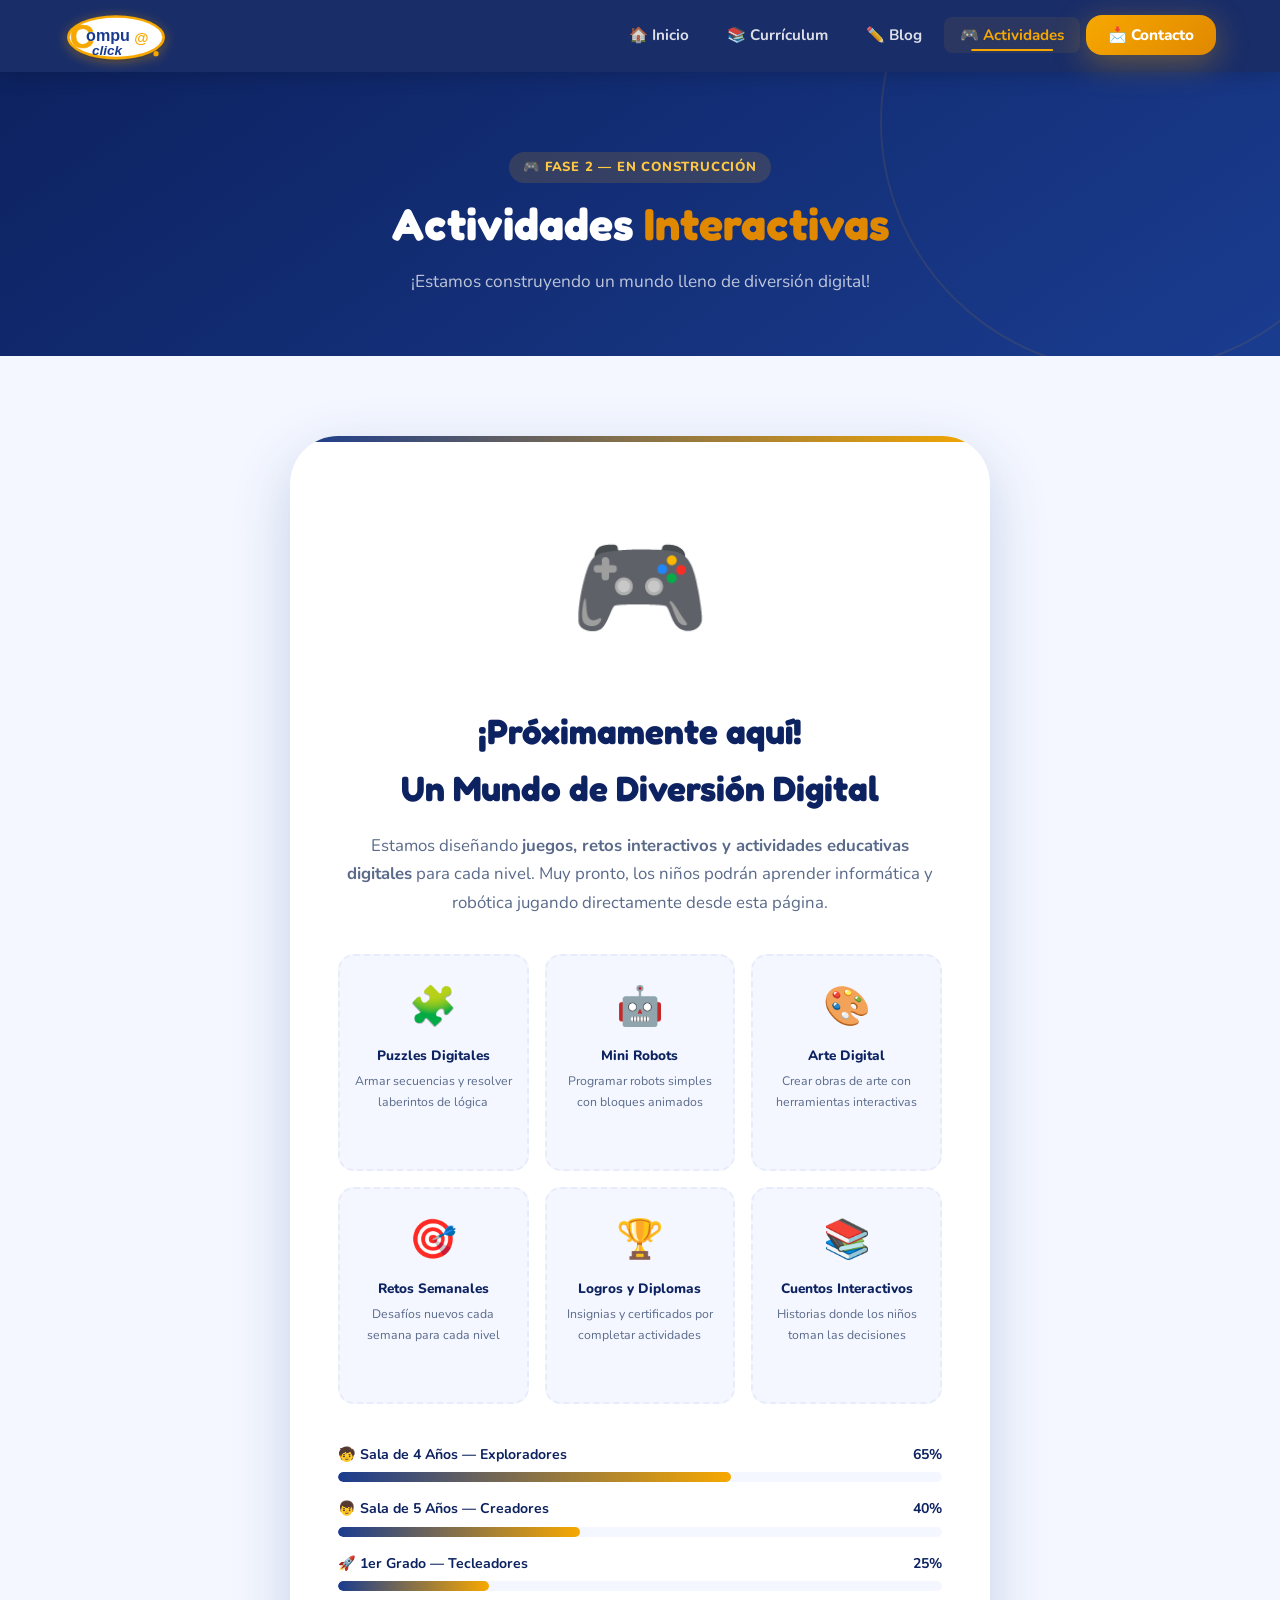
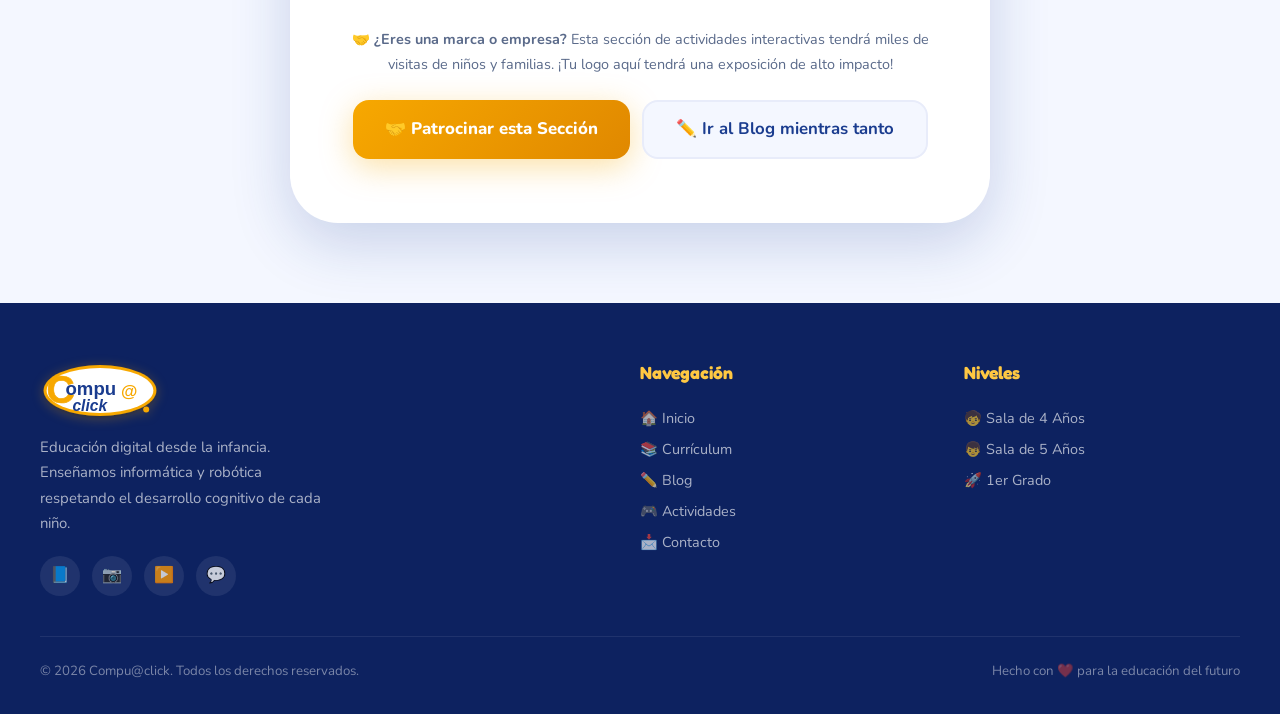
==== actividades.html @ 44ae7ba8 "Initial commit - Compu@click Fase 1" ====
<!DOCTYPE html>
<html lang="es">
<head>
  <meta charset="UTF-8" />
  <meta name="viewport" content="width=device-width, initial-scale=1.0" />
  <title>Actividades Interactivas — Compu@click (Próximamente)</title>
  <meta name="description" content="Muy pronto: juegos y actividades interactivas para que los niños aprendan informática y robótica jugando. Fase 2 de Compu@click." />
  <link rel="icon" href="assets/favicon.ico" type="image/x-icon" />
  <link rel="stylesheet" href="css/styles.css" />
</head>
<body>

  <!-- NAVBAR -->
  <nav class="navbar" role="navigation" aria-label="Navegación principal">
    <div class="navbar-inner">
      <a href="index.html" class="navbar-logo" aria-label="Inicio Compu@click">
        <img src="assets/logo.svg" alt="Logo Compu@click" />
      </a>
      <ul class="nav-links" id="navLinks" role="menubar">
        <li role="none"><a href="index.html" role="menuitem">🏠 Inicio</a></li>
        <li role="none"><a href="curriculum.html" role="menuitem">📚 Currículum</a></li>
        <li role="none"><a href="blog.html" role="menuitem">✏️ Blog</a></li>
        <li role="none"><a href="actividades.html" role="menuitem">🎮 Actividades</a></li>
        <li role="none"><a href="contacto.html" class="nav-cta" role="menuitem">📩 Contacto</a></li>
      </ul>
      <button class="hamburger" id="hamburger" aria-label="Abrir menú">
        <span></span><span></span><span></span>
      </button>
    </div>
  </nav>

  <main class="page-content">

    <!-- PAGE HERO -->
    <section class="page-hero" aria-label="Actividades Interactivas">
      <div class="section-tag">🎮 Fase 2 — En Construcción</div>
      <h1 class="section-title">Actividades <span class="orange">Interactivas</span></h1>
      <p class="section-subtitle">
        ¡Estamos construyendo un mundo lleno de diversión digital!
      </p>
    </section>

    <!-- COMING SOON -->
    <section class="activities-section" aria-label="Próximamente actividades interactivas">
      <div class="coming-soon-card">

        <div class="coming-soon-emoji" aria-hidden="true">🎮</div>

        <h2>¡Próximamente aquí!<br/>Un Mundo de Diversión Digital</h2>

        <p>
          Estamos diseñando <strong>juegos, retos interactivos y actividades educativas digitales</strong> para cada nivel. 
          Muy pronto, los niños podrán aprender informática y robótica jugando directamente desde esta página.
        </p>

        <!-- Actividades teaser -->
        <div class="activities-teaser" aria-label="Vista previa de actividades">
          <div class="teaser-card">
            <div class="t-icon">🧩</div>
            <h5>Puzzles Digitales</h5>
            <p>Armar secuencias y resolver laberintos de lógica</p>
          </div>
          <div class="teaser-card">
            <div class="t-icon">🤖</div>
            <h5>Mini Robots</h5>
            <p>Programar robots simples con bloques animados</p>
          </div>
          <div class="teaser-card">
            <div class="t-icon">🎨</div>
            <h5>Arte Digital</h5>
            <p>Crear obras de arte con herramientas interactivas</p>
          </div>
          <div class="teaser-card">
            <div class="t-icon">🎯</div>
            <h5>Retos Semanales</h5>
            <p>Desafíos nuevos cada semana para cada nivel</p>
          </div>
          <div class="teaser-card">
            <div class="t-icon">🏆</div>
            <h5>Logros y Diplomas</h5>
            <p>Insignias y certificados por completar actividades</p>
          </div>
          <div class="teaser-card">
            <div class="t-icon">📚</div>
            <h5>Cuentos Interactivos</h5>
            <p>Historias donde los niños toman las decisiones</p>
          </div>
        </div>

        <!-- Progress bars -->
        <div class="progress-bars" aria-label="Progreso de desarrollo">
          <div class="progress-item">
            <div class="progress-label">
              <span>🧒 Sala de 4 Años — Exploradores</span>
              <span>65%</span>
            </div>
            <div class="progress-bar-wrap">
              <div class="progress-bar-fill" style="width: 65%;" role="progressbar" aria-valuenow="65" aria-valuemin="0" aria-valuemax="100"></div>
            </div>
          </div>
          <div class="progress-item">
            <div class="progress-label">
              <span>👦 Sala de 5 Años — Creadores</span>
              <span>40%</span>
            </div>
            <div class="progress-bar-wrap">
              <div class="progress-bar-fill" style="width: 40%;" role="progressbar" aria-valuenow="40" aria-valuemin="0" aria-valuemax="100"></div>
            </div>
          </div>
          <div class="progress-item">
            <div class="progress-label">
              <span>🚀 1er Grado — Tecleadores</span>
              <span>25%</span>
            </div>
            <div class="progress-bar-wrap">
              <div class="progress-bar-fill" style="width: 25%;" role="progressbar" aria-valuenow="25" aria-valuemin="0" aria-valuemax="100"></div>
            </div>
          </div>
        </div>

        <p style="font-size: 0.9rem; color: var(--gray-text); margin-bottom: 24px;">
          🤝 <strong>¿Eres una marca o empresa?</strong> Esta sección de actividades interactivas tendrá miles de visitas de niños y familias. 
          ¡Tu logo aquí tendrá una exposición de alto impacto!
        </p>

        <div style="display: flex; gap: 12px; justify-content: center; flex-wrap: wrap;">
          <a href="contacto.html#patrocinio" class="btn-primary" id="cta-patrocinio-act">
            🤝 Patrocinar esta Sección
          </a>
          <a href="blog.html" class="btn-secondary" id="cta-blog-act" style="background: var(--gray-light); color: var(--blue); border: 2px solid var(--gray-mid);">
            ✏️ Ir al Blog mientras tanto
          </a>
        </div>

      </div>
    </section>

  </main>

  <!-- FOOTER -->
  <footer class="footer" role="contentinfo">
    <div class="footer-inner">
      <div class="footer-brand">
        <img src="assets/logo.svg" alt="Logo Compu@click" />
        <p>Educación digital desde la infancia. Enseñamos informática y robótica respetando el desarrollo cognitivo de cada niño.</p>
        <div class="footer-socials">
          <a href="#" class="social-btn" aria-label="Facebook">📘</a>
          <a href="#" class="social-btn" aria-label="Instagram">📷</a>
          <a href="#" class="social-btn" aria-label="YouTube">▶️</a>
          <a href="#" class="social-btn" aria-label="WhatsApp">💬</a>
        </div>
      </div>
      <div class="footer-col">
        <h4>Navegación</h4>
        <a href="index.html">🏠 Inicio</a>
        <a href="curriculum.html">📚 Currículum</a>
        <a href="blog.html">✏️ Blog</a>
        <a href="actividades.html">🎮 Actividades</a>
        <a href="contacto.html">📩 Contacto</a>
      </div>
      <div class="footer-col">
        <h4>Niveles</h4>
        <a href="curriculum.html?nivel=4anos">🧒 Sala de 4 Años</a>
        <a href="curriculum.html?nivel=5anos">👦 Sala de 5 Años</a>
        <a href="curriculum.html?nivel=1grado">🚀 1er Grado</a>
      </div>
    </div>
    <div class="footer-bottom">
      <span>© 2026 Compu@click. Todos los derechos reservados.</span>
      <span>Hecho con ❤️ para la educación del futuro</span>
    </div>
  </footer>

  <script src="js/main.js"></script>
</body>
</html>
---- css/styles.css ----
/* =============================================
   COMPU@CLICK — DESIGN SYSTEM & GLOBAL STYLES
   ============================================= */

@import url('https://fonts.googleapis.com/css2?family=Nunito:wght@400;600;700;800;900&family=Fredoka+One&display=swap');

/* ---- CSS VARIABLES ---- */
:root {
  --blue:        #1A3C8F;
  --blue-dark:   #0D2260;
  --blue-light:  #2D5ED4;
  --orange:      #F7A800;
  --orange-dark: #E08800;
  --orange-light:#FFC842;
  --white:       #FFFFFF;
  --gray-light:  #F4F7FF;
  --gray-mid:    #E8ECFA;
  --gray-text:   #5A6A8A;
  --text-dark:   #0D2260;

  --font-body:   'Nunito', sans-serif;
  --font-display:'Fredoka One', cursive;

  --radius-sm:   8px;
  --radius-md:   16px;
  --radius-lg:   28px;
  --radius-xl:   48px;

  --shadow-sm:   0 2px 12px rgba(26,60,143,0.10);
  --shadow-md:   0 8px 32px rgba(26,60,143,0.16);
  --shadow-lg:   0 20px 60px rgba(26,60,143,0.20);
  --shadow-orange: 0 8px 32px rgba(247,168,0,0.35);
}

/* ---- RESET & BASE ---- */
*, *::before, *::after { box-sizing: border-box; margin: 0; padding: 0; }

html { scroll-behavior: smooth; font-size: 16px; }

body {
  font-family: var(--font-body);
  color: var(--text-dark);
  background: var(--white);
  overflow-x: hidden;
  line-height: 1.6;
}

a { text-decoration: none; color: inherit; }
ul { list-style: none; }
img { max-width: 100%; display: block; }
button { cursor: pointer; border: none; font-family: var(--font-body); }

/* =============================================
   NAVBAR
   ============================================= */
.navbar {
  position: fixed;
  top: 0; left: 0; right: 0;
  z-index: 1000;
  background: rgba(13, 34, 96, 0.95);
  backdrop-filter: blur(12px);
  -webkit-backdrop-filter: blur(12px);
  box-shadow: 0 2px 20px rgba(0,0,0,0.2);
  transition: all 0.3s ease;
}

.navbar-inner {
  max-width: 1200px;
  margin: 0 auto;
  padding: 0 24px;
  height: 72px;
  display: flex;
  align-items: center;
  justify-content: space-between;
  gap: 24px;
}

.navbar-logo {
  display: flex;
  align-items: center;
  gap: 12px;
}

.navbar-logo img {
  height: 52px;
  width: auto;
  filter: drop-shadow(0 2px 6px rgba(247,168,0,0.4));
  transition: transform 0.3s ease;
}
.navbar-logo img:hover { transform: scale(1.05) rotate(-2deg); }

.nav-links {
  display: flex;
  align-items: center;
  gap: 6px;
}

.nav-links a {
  color: rgba(255,255,255,0.85);
  font-weight: 700;
  font-size: 0.95rem;
  padding: 8px 16px;
  border-radius: var(--radius-sm);
  transition: all 0.25s ease;
  position: relative;
}

.nav-links a::after {
  content: '';
  position: absolute;
  bottom: 2px; left: 50%;
  transform: translateX(-50%) scaleX(0);
  width: 60%; height: 2px;
  background: var(--orange);
  border-radius: 2px;
  transition: transform 0.25s ease;
}

.nav-links a:hover,
.nav-links a.active {
  color: var(--orange);
  background: rgba(247,168,0,0.08);
}

.nav-links a:hover::after,
.nav-links a.active::after {
  transform: translateX(-50%) scaleX(1);
}

.nav-cta {
  background: linear-gradient(135deg, var(--orange), var(--orange-dark)) !important;
  color: var(--white) !important;
  border-radius: var(--radius-md) !important;
  box-shadow: var(--shadow-orange);
  padding: 10px 22px !important;
  font-weight: 800 !important;
  transition: all 0.25s ease !important;
}
.nav-cta:hover {
  transform: translateY(-2px) scale(1.04);
  box-shadow: 0 12px 36px rgba(247,168,0,0.5) !important;
}
.nav-cta::after { display: none !important; }

/* Hamburger */
.hamburger {
  display: none;
  flex-direction: column;
  gap: 5px;
  padding: 6px;
  cursor: pointer;
  background: none;
  border: none;
}
.hamburger span {
  display: block;
  width: 26px; height: 3px;
  background: var(--orange);
  border-radius: 2px;
  transition: all 0.3s ease;
}
.hamburger.open span:nth-child(1) { transform: translateY(8px) rotate(45deg); }
.hamburger.open span:nth-child(2) { opacity: 0; }
.hamburger.open span:nth-child(3) { transform: translateY(-8px) rotate(-45deg); }

/* =============================================
   PAGE WRAPPER
   ============================================= */
.page-content { padding-top: 72px; }

/* =============================================
   HERO — HOME
   ============================================= */
.hero {
  min-height: 100vh;
  background:
    radial-gradient(ellipse at 70% 50%, rgba(247,168,0,0.15) 0%, transparent 60%),
    radial-gradient(ellipse at 20% 80%, rgba(45,94,212,0.20) 0%, transparent 50%),
    linear-gradient(145deg, #0D2260 0%, #1A3C8F 45%, #0D2260 100%);
  display: flex;
  align-items: center;
  justify-content: center;
  position: relative;
  overflow: hidden;
}

/* Decorative circles */
.hero::before {
  content: '';
  position: absolute;
  width: 600px; height: 600px;
  border: 2px solid rgba(247,168,0,0.12);
  border-radius: 50%;
  top: -100px; right: -150px;
  animation: rotateSlow 30s linear infinite;
}
.hero::after {
  content: '';
  position: absolute;
  width: 400px; height: 400px;
  border: 2px solid rgba(255,255,255,0.06);
  border-radius: 50%;
  bottom: -80px; left: -100px;
  animation: rotateSlow 20s linear infinite reverse;
}

@keyframes rotateSlow { to { transform: rotate(360deg); } }

.hero-inner {
  max-width: 1200px;
  margin: 0 auto;
  padding: 60px 24px;
  display: grid;
  grid-template-columns: 1fr 1fr;
  gap: 60px;
  align-items: center;
  position: relative;
  z-index: 1;
}

.hero-badge {
  display: inline-flex;
  align-items: center;
  gap: 8px;
  background: rgba(247,168,0,0.15);
  border: 1px solid rgba(247,168,0,0.4);
  color: var(--orange-light);
  font-size: 0.85rem;
  font-weight: 700;
  padding: 6px 16px;
  border-radius: 100px;
  margin-bottom: 20px;
  animation: fadeInUp 0.6s ease both;
}
.hero-badge span { font-size: 1rem; }

.hero-title {
  font-family: var(--font-display);
  font-size: clamp(2.2rem, 4.5vw, 3.6rem);
  color: var(--white);
  line-height: 1.15;
  margin-bottom: 24px;
  animation: fadeInUp 0.7s 0.1s ease both;
}

.hero-title .highlight {
  background: linear-gradient(135deg, var(--orange), var(--orange-light));
  -webkit-background-clip: text;
  -webkit-text-fill-color: transparent;
  background-clip: text;
}

.hero-subtitle {
  font-size: 1.15rem;
  color: rgba(255,255,255,0.78);
  margin-bottom: 36px;
  max-width: 500px;
  animation: fadeInUp 0.7s 0.2s ease both;
}

.hero-buttons {
  display: flex;
  gap: 16px;
  flex-wrap: wrap;
  animation: fadeInUp 0.7s 0.3s ease both;
}

.btn-primary {
  background: linear-gradient(135deg, var(--orange), var(--orange-dark));
  color: var(--white);
  font-size: 1.05rem;
  font-weight: 800;
  padding: 14px 32px;
  border-radius: var(--radius-md);
  box-shadow: var(--shadow-orange);
  transition: all 0.3s ease;
  display: inline-flex;
  align-items: center;
  gap: 8px;
}
.btn-primary:hover {
  transform: translateY(-3px) scale(1.04);
  box-shadow: 0 16px 48px rgba(247,168,0,0.5);
}

.btn-secondary {
  background: rgba(255,255,255,0.1);
  color: var(--white);
  font-size: 1.05rem;
  font-weight: 700;
  padding: 14px 32px;
  border-radius: var(--radius-md);
  border: 1.5px solid rgba(255,255,255,0.25);
  backdrop-filter: blur(4px);
  transition: all 0.3s ease;
  display: inline-flex;
  align-items: center;
  gap: 8px;
}
.btn-secondary:hover {
  background: rgba(255,255,255,0.18);
  transform: translateY(-2px);
}

/* Hero Visual */
.hero-visual {
  display: flex;
  justify-content: center;
  align-items: center;
  animation: fadeInUp 0.8s 0.2s ease both;
  position: relative;
}

.hero-logo-wrap {
  position: relative;
  display: flex;
  justify-content: center;
  align-items: center;
}

.hero-logo-wrap img {
  width: 320px;
  filter: drop-shadow(0 20px 60px rgba(247,168,0,0.5));
  animation: floatAnim 4s ease-in-out infinite;
  border-radius: var(--radius-lg);
}

@keyframes floatAnim {
  0%, 100% { transform: translateY(0px) rotate(-1deg); }
  50%       { transform: translateY(-16px) rotate(1deg); }
}

.hero-float-badge {
  position: absolute;
  background: var(--white);
  border-radius: var(--radius-md);
  padding: 10px 18px;
  box-shadow: var(--shadow-md);
  font-weight: 800;
  font-size: 0.88rem;
  display: flex;
  align-items: center;
  gap: 8px;
  animation: floatAnim 3s ease-in-out infinite;
}
.hero-float-badge:nth-child(2) { top: 10%; right: -10%; color: var(--blue); }
.hero-float-badge:nth-child(3) { bottom: 15%; left: -12%; color: var(--orange-dark); animation-delay: 1.5s; }

/* =============================================
   ABOUT SECTION
   ============================================= */
.about-section {
  padding: 96px 24px;
  background: var(--gray-light);
}

.section-inner {
  max-width: 1200px;
  margin: 0 auto;
}

.section-tag {
  display: inline-flex;
  align-items: center;
  gap: 8px;
  background: rgba(26,60,143,0.08);
  color: var(--blue);
  font-size: 0.82rem;
  font-weight: 800;
  padding: 5px 14px;
  border-radius: 100px;
  letter-spacing: 0.06em;
  text-transform: uppercase;
  margin-bottom: 14px;
}

.section-title {
  font-family: var(--font-display);
  font-size: clamp(1.8rem, 3.5vw, 2.8rem);
  color: var(--blue-dark);
  line-height: 1.2;
  margin-bottom: 16px;
}

.section-title .orange { color: var(--orange-dark); }

.section-subtitle {
  font-size: 1.08rem;
  color: var(--gray-text);
  max-width: 560px;
  margin-bottom: 48px;
  line-height: 1.7;
}

.about-grid {
  display: grid;
  grid-template-columns: 1fr 1fr;
  gap: 40px;
  align-items: center;
}

.about-text p {
  font-size: 1.08rem;
  color: var(--gray-text);
  line-height: 1.8;
  margin-bottom: 20px;
}

.about-stats {
  display: grid;
  grid-template-columns: 1fr 1fr;
  gap: 20px;
  margin-top: 32px;
}

.stat-card {
  background: var(--white);
  border-radius: var(--radius-md);
  padding: 24px 20px;
  text-align: center;
  box-shadow: var(--shadow-sm);
  border-top: 4px solid var(--orange);
  transition: transform 0.3s ease;
}
.stat-card:hover { transform: translateY(-4px); }
.stat-card .num {
  font-family: var(--font-display);
  font-size: 2.4rem;
  color: var(--blue);
  line-height: 1;
}
.stat-card .lbl {
  font-size: 0.85rem;
  color: var(--gray-text);
  font-weight: 700;
  margin-top: 6px;
}

.about-image-wrap {
  position: relative;
  border-radius: var(--radius-lg);
  overflow: hidden;
  box-shadow: var(--shadow-lg);
}

.about-image-placeholder {
  width: 100%;
  aspect-ratio: 4/3;
  background: linear-gradient(135deg, var(--blue), var(--blue-light));
  display: flex;
  flex-direction: column;
  align-items: center;
  justify-content: center;
  gap: 16px;
  color: var(--white);
  font-family: var(--font-display);
  font-size: 5rem;
  border-radius: var(--radius-lg);
}
.about-image-placeholder p {
  font-size: 1.1rem;
  font-weight: 700;
  opacity: 0.9;
}

/* =============================================
   LEVELS — QUICK ACCESS CARDS
   ============================================= */
.levels-section {
  padding: 96px 24px;
  background: var(--white);
  position: relative;
  overflow: hidden;
}

.levels-section::before {
  content: '';
  position: absolute;
  width: 500px; height: 500px;
  background: radial-gradient(circle, rgba(247,168,0,0.08) 0%, transparent 70%);
  top: -100px; right: -100px;
  border-radius: 50%;
  pointer-events: none;
}

.section-header { text-align: center; margin-bottom: 56px; }
.section-header .section-subtitle { margin: 0 auto; }

.levels-grid {
  display: grid;
  grid-template-columns: repeat(3, 1fr);
  gap: 28px;
}

.level-card {
  background: var(--white);
  border-radius: var(--radius-lg);
  padding: 40px 28px;
  text-align: center;
  box-shadow: var(--shadow-md);
  border: 2px solid transparent;
  transition: all 0.35s cubic-bezier(0.34, 1.56, 0.64, 1);
  cursor: pointer;
  position: relative;
  overflow: hidden;
  text-decoration: none;
  display: block;
}

.level-card::before {
  content: '';
  position: absolute;
  top: 0; left: 0; right: 0; bottom: 0;
  background: linear-gradient(145deg, rgba(26,60,143,0.04), rgba(247,168,0,0.06));
  opacity: 0;
  transition: opacity 0.3s ease;
}

.level-card:hover {
  transform: translateY(-10px) scale(1.02);
  border-color: var(--orange);
  box-shadow: var(--shadow-lg), 0 0 0 1px var(--orange-light);
}
.level-card:hover::before { opacity: 1; }

.level-emoji {
  font-size: 4.5rem;
  margin-bottom: 16px;
  display: block;
  filter: drop-shadow(0 4px 8px rgba(0,0,0,0.1));
  transition: transform 0.3s ease;
}
.level-card:hover .level-emoji { transform: scale(1.15) rotate(-5deg); }

.level-tag {
  display: inline-block;
  font-size: 0.75rem;
  font-weight: 800;
  padding: 4px 12px;
  border-radius: 100px;
  margin-bottom: 12px;
  text-transform: uppercase;
  letter-spacing: 0.06em;
}
.level-tag.exploradores { background: #E8F4FD; color: #2980b9; }
.level-tag.creadores    { background: #EDF7ED; color: #27ae60; }
.level-tag.tecleadores  { background: #FFF3E0; color: #E67E22; }

.level-card h3 {
  font-family: var(--font-display);
  font-size: 1.55rem;
  color: var(--blue-dark);
  margin-bottom: 10px;
}

.level-card p {
  font-size: 0.95rem;
  color: var(--gray-text);
  line-height: 1.6;
  margin-bottom: 24px;
}

.level-link {
  display: inline-flex;
  align-items: center;
  gap: 6px;
  background: linear-gradient(135deg, var(--blue), var(--blue-light));
  color: var(--white);
  font-weight: 700;
  font-size: 0.9rem;
  padding: 10px 22px;
  border-radius: var(--radius-md);
  transition: all 0.3s ease;
}
.level-card:hover .level-link {
  background: linear-gradient(135deg, var(--orange), var(--orange-dark));
  transform: scale(1.05);
}

/* =============================================
   SPONSORS SECTION
   ============================================= */
.sponsors-section {
  padding: 72px 24px;
  background: linear-gradient(135deg, var(--blue-dark) 0%, var(--blue) 100%);
  text-align: center;
  position: relative;
  overflow: hidden;
}

.sponsors-section::before {
  content: '';
  position: absolute;
  width: 700px; height: 200px;
  background: rgba(247,168,0,0.05);
  border-radius: 50%;
  top: -60px; left: 50%;
  transform: translateX(-50%);
  pointer-events: none;
}

.sponsors-section .section-tag {
  background: rgba(247,168,0,0.15);
  color: var(--orange-light);
  margin-bottom: 12px;
}

.sponsors-section .section-title { color: var(--white); margin-bottom: 12px; }
.sponsors-section .section-subtitle { color: rgba(255,255,255,0.7); margin: 0 auto 48px; }

.sponsors-grid {
  display: flex;
  justify-content: center;
  align-items: center;
  gap: 24px;
  flex-wrap: wrap;
  margin-bottom: 40px;
}

.sponsor-slot {
  width: 160px; height: 80px;
  background: rgba(255,255,255,0.07);
  border: 2px dashed rgba(255,255,255,0.2);
  border-radius: var(--radius-md);
  display: flex;
  align-items: center;
  justify-content: center;
  font-size: 0.78rem;
  color: rgba(255,255,255,0.4);
  font-weight: 700;
  text-transform: uppercase;
  letter-spacing: 0.05em;
  transition: all 0.3s ease;
}
.sponsor-slot:hover {
  background: rgba(255,255,255,0.12);
  border-color: rgba(247,168,0,0.4);
  color: var(--orange-light);
}

.sponsor-cta {
  display: inline-flex;
  align-items: center;
  gap: 10px;
  background: linear-gradient(135deg, var(--orange), var(--orange-dark));
  color: var(--white);
  font-weight: 800;
  font-size: 1rem;
  padding: 14px 32px;
  border-radius: var(--radius-md);
  box-shadow: var(--shadow-orange);
  transition: all 0.3s ease;
  text-decoration: none;
}
.sponsor-cta:hover {
  transform: translateY(-3px);
  box-shadow: 0 16px 48px rgba(247,168,0,0.5);
}

/* =============================================
   FOOTER
   ============================================= */
.footer {
  background: var(--blue-dark);
  color: rgba(255,255,255,0.8);
  padding: 56px 24px 32px;
}

.footer-inner {
  max-width: 1200px;
  margin: 0 auto;
  display: grid;
  grid-template-columns: 2fr 1fr 1fr;
  gap: 48px;
  margin-bottom: 40px;
}

.footer-brand img {
  height: 60px;
  margin-bottom: 16px;
  filter: drop-shadow(0 2px 6px rgba(247,168,0,0.3));
}

.footer-brand p {
  font-size: 0.93rem;
  line-height: 1.7;
  color: rgba(255,255,255,0.65);
  max-width: 300px;
  margin-bottom: 20px;
}

.footer-socials {
  display: flex;
  gap: 12px;
}

.social-btn {
  width: 40px; height: 40px;
  background: rgba(255,255,255,0.08);
  border-radius: 50%;
  display: flex;
  align-items: center;
  justify-content: center;
  font-size: 1rem;
  color: rgba(255,255,255,0.75);
  transition: all 0.3s ease;
  text-decoration: none;
}
.social-btn:hover {
  background: var(--orange);
  color: var(--white);
  transform: translateY(-3px);
}

.footer-col h4 {
  font-family: var(--font-display);
  font-size: 1.1rem;
  color: var(--orange-light);
  margin-bottom: 16px;
}

.footer-col a {
  display: block;
  color: rgba(255,255,255,0.65);
  font-size: 0.9rem;
  padding: 4px 0;
  transition: color 0.25s ease;
}
.footer-col a:hover { color: var(--orange-light); padding-left: 6px; }

.footer-bottom {
  max-width: 1200px;
  margin: 0 auto;
  padding-top: 24px;
  border-top: 1px solid rgba(255,255,255,0.08);
  display: flex;
  align-items: center;
  justify-content: space-between;
  flex-wrap: wrap;
  gap: 12px;
  font-size: 0.83rem;
  color: rgba(255,255,255,0.45);
}

/* =============================================
   PAGE HERO (subpages)
   ============================================= */
.page-hero {
  background: linear-gradient(145deg, var(--blue-dark) 0%, var(--blue) 100%);
  padding: 80px 24px 60px;
  text-align: center;
  position: relative;
  overflow: hidden;
}
.page-hero::before {
  content: '';
  position: absolute;
  width: 500px; height: 500px;
  border: 2px solid rgba(247,168,0,0.1);
  border-radius: 50%;
  top: -200px; right: -100px;
}
.page-hero .section-tag { background: rgba(247,168,0,0.15); color: var(--orange-light); }
.page-hero .section-title { color: var(--white); max-width: 700px; margin: 0 auto 16px; }
.page-hero .section-subtitle { color: rgba(255,255,255,0.72); margin: 0 auto; max-width: 560px; }

/* =============================================
   CURRICULUM PAGE
   ============================================= */
.curriculum-section { padding: 80px 24px; background: var(--gray-light); }

.tabs-wrapper {
  display: flex;
  gap: 12px;
  justify-content: center;
  flex-wrap: wrap;
  margin-bottom: 48px;
}

.tab-btn {
  display: flex;
  align-items: center;
  gap: 10px;
  padding: 14px 28px;
  border-radius: var(--radius-md);
  font-weight: 800;
  font-size: 1rem;
  border: 2.5px solid transparent;
  background: var(--white);
  color: var(--gray-text);
  box-shadow: var(--shadow-sm);
  transition: all 0.3s ease;
}
.tab-btn:hover {
  border-color: var(--orange);
  color: var(--orange-dark);
  transform: translateY(-2px);
}
.tab-btn.active {
  background: linear-gradient(135deg, var(--blue), var(--blue-light));
  color: var(--white);
  border-color: transparent;
  box-shadow: var(--shadow-md);
  transform: translateY(-2px);
}

.tab-panel { display: none; animation: fadeInUp 0.4s ease; }
.tab-panel.active { display: block; }

.curriculum-layout {
  display: grid;
  grid-template-columns: 1fr 2fr;
  gap: 32px;
}

.curriculum-sidebar {
  background: linear-gradient(145deg, var(--blue-dark), var(--blue));
  border-radius: var(--radius-lg);
  padding: 32px;
  color: var(--white);
  height: fit-content;
  position: sticky;
  top: 90px;
}

.curriculum-sidebar .level-icon { font-size: 4rem; margin-bottom: 16px; }
.curriculum-sidebar h3 {
  font-family: var(--font-display);
  font-size: 1.7rem;
  margin-bottom: 8px;
}
.curriculum-sidebar .age-tag {
  display: inline-block;
  background: rgba(247,168,0,0.2);
  color: var(--orange-light);
  font-size: 0.82rem;
  font-weight: 800;
  padding: 4px 12px;
  border-radius: 100px;
  margin-bottom: 16px;
  text-transform: uppercase;
}
.curriculum-sidebar p {
  font-size: 0.93rem;
  color: rgba(255,255,255,0.75);
  line-height: 1.7;
  margin-bottom: 24px;
}

.competences h4 {
  font-size: 0.82rem;
  text-transform: uppercase;
  letter-spacing: 0.07em;
  color: var(--orange-light);
  margin-bottom: 12px;
  font-weight: 800;
}

.competences ul li {
  display: flex;
  align-items: flex-start;
  gap: 8px;
  font-size: 0.88rem;
  color: rgba(255,255,255,0.8);
  margin-bottom: 10px;
}
.competences ul li::before {
  content: '✓';
  color: var(--orange);
  font-weight: 900;
  flex-shrink: 0;
  margin-top: 1px;
}

.download-btn {
  display: flex;
  align-items: center;
  justify-content: center;
  gap: 10px;
  width: 100%;
  background: linear-gradient(135deg, var(--orange), var(--orange-dark));
  color: var(--white);
  font-weight: 800;
  font-size: 0.95rem;
  padding: 14px 20px;
  border-radius: var(--radius-md);
  margin-top: 28px;
  transition: all 0.3s ease;
  border: none;
  box-shadow: var(--shadow-orange);
}
.download-btn:hover {
  transform: translateY(-3px);
  box-shadow: 0 12px 36px rgba(247,168,0,0.5);
}

.trimestres-grid { display: flex; flex-direction: column; gap: 28px; }

.trimestre-card {
  background: var(--white);
  border-radius: var(--radius-md);
  box-shadow: var(--shadow-sm);
  overflow: hidden;
  transition: box-shadow 0.3s ease;
}
.trimestre-card:hover { box-shadow: var(--shadow-md); }

.trimestre-header {
  background: linear-gradient(135deg, var(--blue), var(--blue-light));
  padding: 18px 24px;
  display: flex;
  align-items: center;
  gap: 16px;
}
.trimestre-header.orange { background: linear-gradient(135deg, var(--orange-dark), var(--orange)); }
.trimestre-header.green  { background: linear-gradient(135deg, #27ae60, #2ecc71); }

.trimestre-num {
  background: rgba(255,255,255,0.2);
  color: var(--white);
  width: 40px; height: 40px;
  border-radius: 50%;
  display: flex;
  align-items: center;
  justify-content: center;
  font-family: var(--font-display);
  font-size: 1.2rem;
  flex-shrink: 0;
}
.trimestre-header h4 {
  color: var(--white);
  font-family: var(--font-display);
  font-size: 1.25rem;
}
.trimestre-header p { color: rgba(255,255,255,0.75); font-size: 0.85rem; }

.trimestre-body { padding: 24px; }

.clase-item {
  display: flex;
  align-items: flex-start;
  gap: 14px;
  padding: 12px 0;
  border-bottom: 1px solid var(--gray-mid);
}
.clase-item:last-child { border-bottom: none; }

.clase-num {
  background: var(--gray-light);
  color: var(--blue);
  width: 32px; height: 32px;
  border-radius: 50%;
  display: flex;
  align-items: center;
  justify-content: center;
  font-size: 0.78rem;
  font-weight: 800;
  flex-shrink: 0;
}

.clase-info h5 {
  font-size: 0.97rem;
  font-weight: 800;
  color: var(--text-dark);
  margin-bottom: 3px;
}
.clase-info p { font-size: 0.84rem; color: var(--gray-text); }

/* =============================================
   BLOG PAGE
   ============================================= */
.blog-section { padding: 80px 24px; background: var(--gray-light); }

.blog-filters {
  display: flex;
  gap: 10px;
  flex-wrap: wrap;
  margin-bottom: 40px;
  justify-content: center;
}

.filter-btn {
  padding: 9px 22px;
  border-radius: 100px;
  font-weight: 700;
  font-size: 0.9rem;
  border: 2px solid var(--gray-mid);
  background: var(--white);
  color: var(--gray-text);
  cursor: pointer;
  transition: all 0.25s ease;
}
.filter-btn:hover, .filter-btn.active {
  background: var(--blue);
  color: var(--white);
  border-color: var(--blue);
}

.blog-grid {
  display: grid;
  grid-template-columns: repeat(auto-fill, minmax(320px, 1fr));
  gap: 28px;
}

.blog-card {
  background: var(--white);
  border-radius: var(--radius-md);
  overflow: hidden;
  box-shadow: var(--shadow-sm);
  transition: all 0.3s ease;
  cursor: pointer;
  text-decoration: none;
  display: block;
}
.blog-card:hover {
  transform: translateY(-6px);
  box-shadow: var(--shadow-md);
}

.blog-card-img {
  height: 200px;
  display: flex;
  align-items: center;
  justify-content: center;
  font-size: 5rem;
  position: relative;
  overflow: hidden;
}
.blog-card-img.cat-1 { background: linear-gradient(135deg, #4facfe 0%, #00f2fe 100%); }
.blog-card-img.cat-2 { background: linear-gradient(135deg, #43e97b 0%, #38f9d7 100%); }
.blog-card-img.cat-3 { background: linear-gradient(135deg, #f093fb 0%, #f5576c 100%); }
.blog-card-img.cat-4 { background: linear-gradient(135deg, #fa709a 0%, #fee140 100%); }

.blog-cat-badge {
  position: absolute;
  top: 14px; left: 14px;
  background: rgba(0,0,0,0.4);
  backdrop-filter: blur(4px);
  color: var(--white);
  font-size: 0.75rem;
  font-weight: 800;
  padding: 4px 12px;
  border-radius: 100px;
  text-transform: uppercase;
  letter-spacing: 0.05em;
}

.blog-card-body { padding: 24px; }
.blog-card-body .meta {
  display: flex;
  align-items: center;
  gap: 12px;
  font-size: 0.8rem;
  color: var(--gray-text);
  margin-bottom: 10px;
}
.blog-card-body h3 {
  font-family: var(--font-display);
  font-size: 1.25rem;
  color: var(--text-dark);
  margin-bottom: 10px;
  line-height: 1.3;
}
.blog-card-body p {
  font-size: 0.9rem;
  color: var(--gray-text);
  line-height: 1.6;
  margin-bottom: 16px;
}
.read-more {
  display: inline-flex;
  align-items: center;
  gap: 6px;
  color: var(--blue);
  font-weight: 700;
  font-size: 0.88rem;
  transition: gap 0.2s ease;
}
.blog-card:hover .read-more { gap: 10px; }

/* Newsletter */
.newsletter-section {
  padding: 72px 24px;
  background: linear-gradient(135deg, var(--blue-dark), var(--blue));
  text-align: center;
}
.newsletter-section .section-title { color: var(--white); margin-bottom: 12px; }
.newsletter-section .section-subtitle { color: rgba(255,255,255,0.72); margin: 0 auto 36px; }

.newsletter-form {
  display: flex;
  gap: 12px;
  justify-content: center;
  flex-wrap: wrap;
  max-width: 500px;
  margin: 0 auto;
}
.newsletter-form input {
  flex: 1;
  min-width: 240px;
  padding: 14px 20px;
  border-radius: var(--radius-md);
  border: 2px solid rgba(255,255,255,0.2);
  background: rgba(255,255,255,0.1);
  backdrop-filter: blur(4px);
  color: var(--white);
  font-family: var(--font-body);
  font-size: 0.97rem;
  outline: none;
  transition: border-color 0.25s ease;
}
.newsletter-form input::placeholder { color: rgba(255,255,255,0.5); }
.newsletter-form input:focus { border-color: var(--orange); }

/* =============================================
   ACTIVITIES PAGE (Coming Soon)
   ============================================= */
.activities-section {
  padding: 80px 24px;
  min-height: 70vh;
  display: flex;
  align-items: center;
  justify-content: center;
  background: var(--gray-light);
}

.coming-soon-card {
  background: var(--white);
  border-radius: var(--radius-xl);
  padding: 64px 48px;
  text-align: center;
  box-shadow: var(--shadow-lg);
  max-width: 700px;
  width: 100%;
  position: relative;
  overflow: hidden;
}
.coming-soon-card::before {
  content: '';
  position: absolute;
  top: 0; left: 0; right: 0; height: 6px;
  background: linear-gradient(90deg, var(--blue), var(--orange), var(--blue));
  background-size: 200% 100%;
  animation: shimmer 3s linear infinite;
}
@keyframes shimmer { to { background-position: 200% 0; } }

.coming-soon-emoji { font-size: 7rem; margin-bottom: 24px; animation: floatAnim 3s ease-in-out infinite; }

.coming-soon-card h2 {
  font-family: var(--font-display);
  font-size: 2.2rem;
  color: var(--blue-dark);
  margin-bottom: 16px;
}
.coming-soon-card p {
  font-size: 1.05rem;
  color: var(--gray-text);
  line-height: 1.7;
  margin-bottom: 36px;
}

.progress-bars { text-align: left; margin-bottom: 36px; }
.progress-item { margin-bottom: 16px; }
.progress-label {
  display: flex;
  justify-content: space-between;
  font-size: 0.88rem;
  font-weight: 700;
  color: var(--text-dark);
  margin-bottom: 6px;
}
.progress-bar-wrap {
  background: var(--gray-light);
  border-radius: 100px;
  height: 10px;
  overflow: hidden;
}
.progress-bar-fill {
  height: 100%;
  border-radius: 100px;
  background: linear-gradient(90deg, var(--blue), var(--orange));
  animation: growWidth 1.5s ease both;
}
@keyframes growWidth { from { width: 0 !important; } }

.activities-teaser {
  display: grid;
  grid-template-columns: repeat(3, 1fr);
  gap: 16px;
  margin-bottom: 40px;
}

.teaser-card {
  background: var(--gray-light);
  border-radius: var(--radius-md);
  padding: 20px 12px;
  text-align: center;
  border: 2px dashed var(--gray-mid);
  transition: all 0.3s ease;
}
.teaser-card:hover {
  border-color: var(--orange);
  background: rgba(247,168,0,0.05);
  transform: translateY(-3px);
}
.teaser-card .t-icon { font-size: 2.4rem; margin-bottom: 8px; }
.teaser-card h5 { font-size: 0.85rem; font-weight: 800; color: var(--blue-dark); }
.teaser-card p  { font-size: 0.77rem; color: var(--gray-text); margin-top: 4px; }

/* =============================================
   CONTACT / ABOUT PAGE
   ============================================= */
.contact-section { padding: 80px 24px; background: var(--gray-light); }

.contact-layout {
  display: grid;
  grid-template-columns: 1fr 1.2fr;
  gap: 48px;
  align-items: start;
}

.profile-card {
  background: var(--white);
  border-radius: var(--radius-lg);
  overflow: hidden;
  box-shadow: var(--shadow-md);
}

.profile-card-header {
  background: linear-gradient(145deg, var(--blue-dark), var(--blue));
  padding: 40px 32px;
  text-align: center;
}

.profile-avatar {
  width: 120px; height: 120px;
  border-radius: 50%;
  background: linear-gradient(135deg, var(--orange), var(--orange-light));
  display: flex;
  align-items: center;
  justify-content: center;
  font-size: 3.5rem;
  margin: 0 auto 16px;
  border: 4px solid rgba(255,255,255,0.3);
  box-shadow: 0 8px 32px rgba(247,168,0,0.4);
}

.profile-card-header h3 {
  font-family: var(--font-display);
  font-size: 1.6rem;
  color: var(--white);
  margin-bottom: 6px;
}
.profile-card-header p {
  font-size: 0.9rem;
  color: rgba(255,255,255,0.7);
  margin-bottom: 20px;
}

.profile-tags {
  display: flex;
  gap: 8px;
  flex-wrap: wrap;
  justify-content: center;
}
.profile-tag {
  background: rgba(247,168,0,0.18);
  color: var(--orange-light);
  font-size: 0.75rem;
  font-weight: 700;
  padding: 4px 12px;
  border-radius: 100px;
  border: 1px solid rgba(247,168,0,0.3);
}

.profile-card-body { padding: 28px 32px; }
.profile-card-body p {
  font-size: 0.95rem;
  color: var(--gray-text);
  line-height: 1.8;
  margin-bottom: 16px;
}

.profile-info-list li {
  display: flex;
  align-items: center;
  gap: 12px;
  padding: 10px 0;
  border-bottom: 1px solid var(--gray-light);
  font-size: 0.9rem;
  color: var(--gray-text);
}
.profile-info-list li .info-icon {
  width: 36px; height: 36px;
  background: var(--gray-light);
  border-radius: 50%;
  display: flex;
  align-items: center;
  justify-content: center;
  font-size: 1.1rem;
  flex-shrink: 0;
}

.contact-form-wrap {
  background: var(--white);
  border-radius: var(--radius-lg);
  padding: 40px 36px;
  box-shadow: var(--shadow-md);
}
.contact-form-wrap h3 {
  font-family: var(--font-display);
  font-size: 1.7rem;
  color: var(--blue-dark);
  margin-bottom: 8px;
}
.contact-form-wrap > p {
  font-size: 0.95rem;
  color: var(--gray-text);
  margin-bottom: 32px;
  line-height: 1.6;
}

.form-group {
  margin-bottom: 20px;
}
.form-row {
  display: grid;
  grid-template-columns: 1fr 1fr;
  gap: 16px;
}
.form-group label {
  display: block;
  font-size: 0.85rem;
  font-weight: 700;
  color: var(--text-dark);
  margin-bottom: 7px;
}
.form-group input,
.form-group select,
.form-group textarea {
  width: 100%;
  padding: 13px 16px;
  border: 2px solid var(--gray-mid);
  border-radius: var(--radius-sm);
  font-family: var(--font-body);
  font-size: 0.95rem;
  color: var(--text-dark);
  background: var(--white);
  transition: border-color 0.25s ease, box-shadow 0.25s ease;
  outline: none;
  resize: vertical;
}
.form-group input:focus,
.form-group select:focus,
.form-group textarea:focus {
  border-color: var(--blue);
  box-shadow: 0 0 0 3px rgba(26,60,143,0.1);
}
.form-group textarea { min-height: 140px; }

.submit-btn {
  width: 100%;
  background: linear-gradient(135deg, var(--blue), var(--blue-light));
  color: var(--white);
  font-weight: 800;
  font-size: 1.05rem;
  padding: 16px;
  border-radius: var(--radius-md);
  border: none;
  cursor: pointer;
  display: flex;
  align-items: center;
  justify-content: center;
  gap: 10px;
  transition: all 0.3s ease;
  box-shadow: var(--shadow-md);
}
.submit-btn:hover {
  transform: translateY(-3px);
  box-shadow: var(--shadow-lg);
  background: linear-gradient(135deg, var(--orange), var(--orange-dark));
}

/* Success message */
.form-success {
  display: none;
  text-align: center;
  padding: 28px;
  background: linear-gradient(135deg, rgba(39,174,96,0.08), rgba(46,204,113,0.12));
  border: 2px solid rgba(39,174,96,0.3);
  border-radius: var(--radius-md);
  margin-top: 16px;
}
.form-success.show { display: block; animation: fadeInUp 0.4s ease; }
.form-success .success-icon { font-size: 3rem; margin-bottom: 12px; }
.form-success h4 { color: #27ae60; font-size: 1.2rem; margin-bottom: 6px; }
.form-success p { color: var(--gray-text); font-size: 0.9rem; }

/* =============================================
   ANIMATIONS
   ============================================= */
@keyframes fadeInUp {
  from { opacity: 0; transform: translateY(24px); }
  to   { opacity: 1; transform: translateY(0); }
}

.reveal {
  opacity: 0;
  transform: translateY(32px);
  transition: opacity 0.6s ease, transform 0.6s ease;
}
.reveal.visible {
  opacity: 1;
  transform: translateY(0);
}
.reveal-delay-1 { transition-delay: 0.1s; }
.reveal-delay-2 { transition-delay: 0.2s; }
.reveal-delay-3 { transition-delay: 0.3s; }

/* =============================================
   UTILITIES
   ============================================= */
.text-center { text-align: center; }
.mt-8  { margin-top: 8px; }
.mt-16 { margin-top: 16px; }
.mt-24 { margin-top: 24px; }
.mt-32 { margin-top: 32px; }

/* =============================================
   RESPONSIVE
   ============================================= */
@media (max-width: 1024px) {
  .hero-inner { grid-template-columns: 1fr; text-align: center; }
  .hero-visual { order: -1; }
  .hero-logo-wrap img { width: 240px; }
  .hero-float-badge:nth-child(2) { right: 5%; }
  .hero-float-badge:nth-child(3) { left: 5%; }
  .hero-subtitle, .hero-buttons { margin-left: auto; margin-right: auto; }
  .hero-buttons { justify-content: center; }
  .about-grid  { grid-template-columns: 1fr; }
  .levels-grid { grid-template-columns: repeat(auto-fill, minmax(260px, 1fr)); }
  .footer-inner { grid-template-columns: 1fr 1fr; }
  .footer-inner > div:first-child { grid-column: 1 / -1; }
  .curriculum-layout { grid-template-columns: 1fr; }
  .curriculum-sidebar { position: static; }
  .contact-layout { grid-template-columns: 1fr; }
}

@media (max-width: 768px) {
  .nav-links { display: none; position: absolute; top: 72px; left: 0; right: 0; background: rgba(13,34,96,0.98); flex-direction: column; padding: 20px 24px 24px; gap: 4px; }
  .nav-links.open { display: flex; animation: fadeInUp 0.25s ease; }
  .hamburger { display: flex; }
  .levels-grid { grid-template-columns: 1fr; max-width: 420px; margin: 0 auto; }
  .footer-inner { grid-template-columns: 1fr; }
  .activities-teaser { grid-template-columns: 1fr; max-width: 280px; margin: 0 auto 40px; }
  .tabs-wrapper { flex-direction: column; align-items: center; }
  .form-row { grid-template-columns: 1fr; }
  .coming-soon-card { padding: 40px 24px; }
  .about-stats { grid-template-columns: 1fr 1fr; }
}

@media (max-width: 480px) {
  .hero-title { font-size: 2rem; }
  .hero-logo-wrap img { width: 200px; }
  .hero-float-badge { display: none; }
}
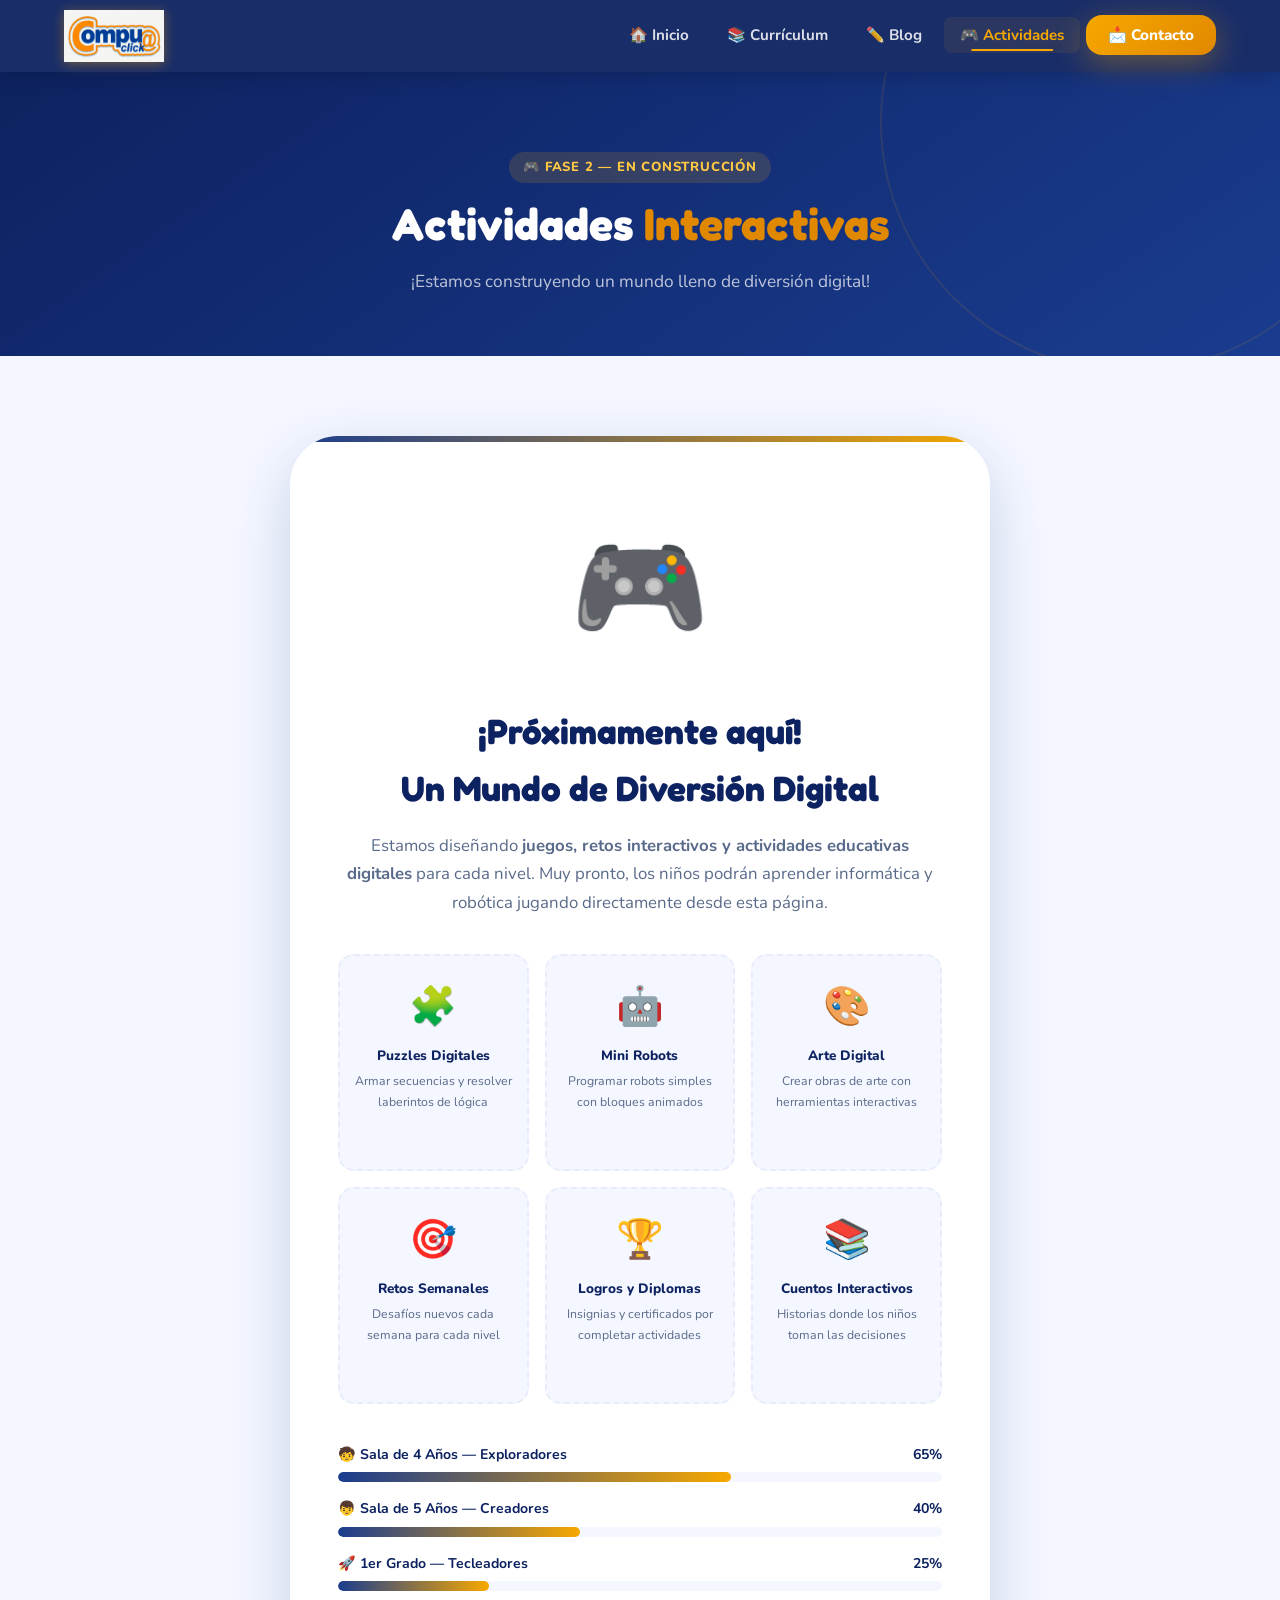
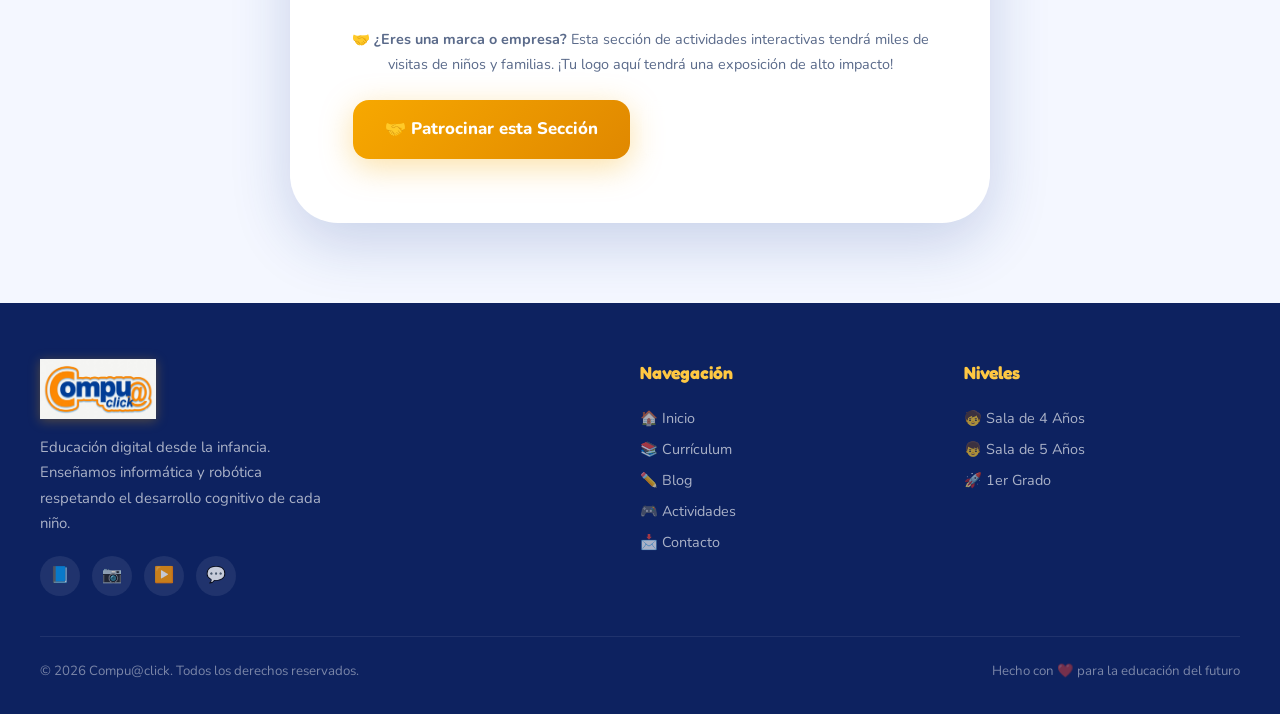
==== commit b473e32a: "Cambio de logo temporal SVG a logo real PNG" ====
--- a/actividades.html
+++ b/actividades.html
@@ -14,7 +14,7 @@
   <nav class="navbar" role="navigation" aria-label="Navegación principal">
     <div class="navbar-inner">
       <a href="index.html" class="navbar-logo" aria-label="Inicio Compu@click">
-        <img src="assets/logo.svg" alt="Logo Compu@click" />
+        <img src="assets/logo.png" alt="Logo Compu@click" />
       </a>
       <ul class="nav-links" id="navLinks" role="menubar">
         <li role="none"><a href="index.html" role="menuitem">🏠 Inicio</a></li>
@@ -141,7 +141,7 @@
   <footer class="footer" role="contentinfo">
     <div class="footer-inner">
       <div class="footer-brand">
-        <img src="assets/logo.svg" alt="Logo Compu@click" />
+        <img src="assets/logo.png" alt="Logo Compu@click" />
         <p>Educación digital desde la infancia. Enseñamos informática y robótica respetando el desarrollo cognitivo de cada niño.</p>
         <div class="footer-socials">
           <a href="#" class="social-btn" aria-label="Facebook">📘</a>
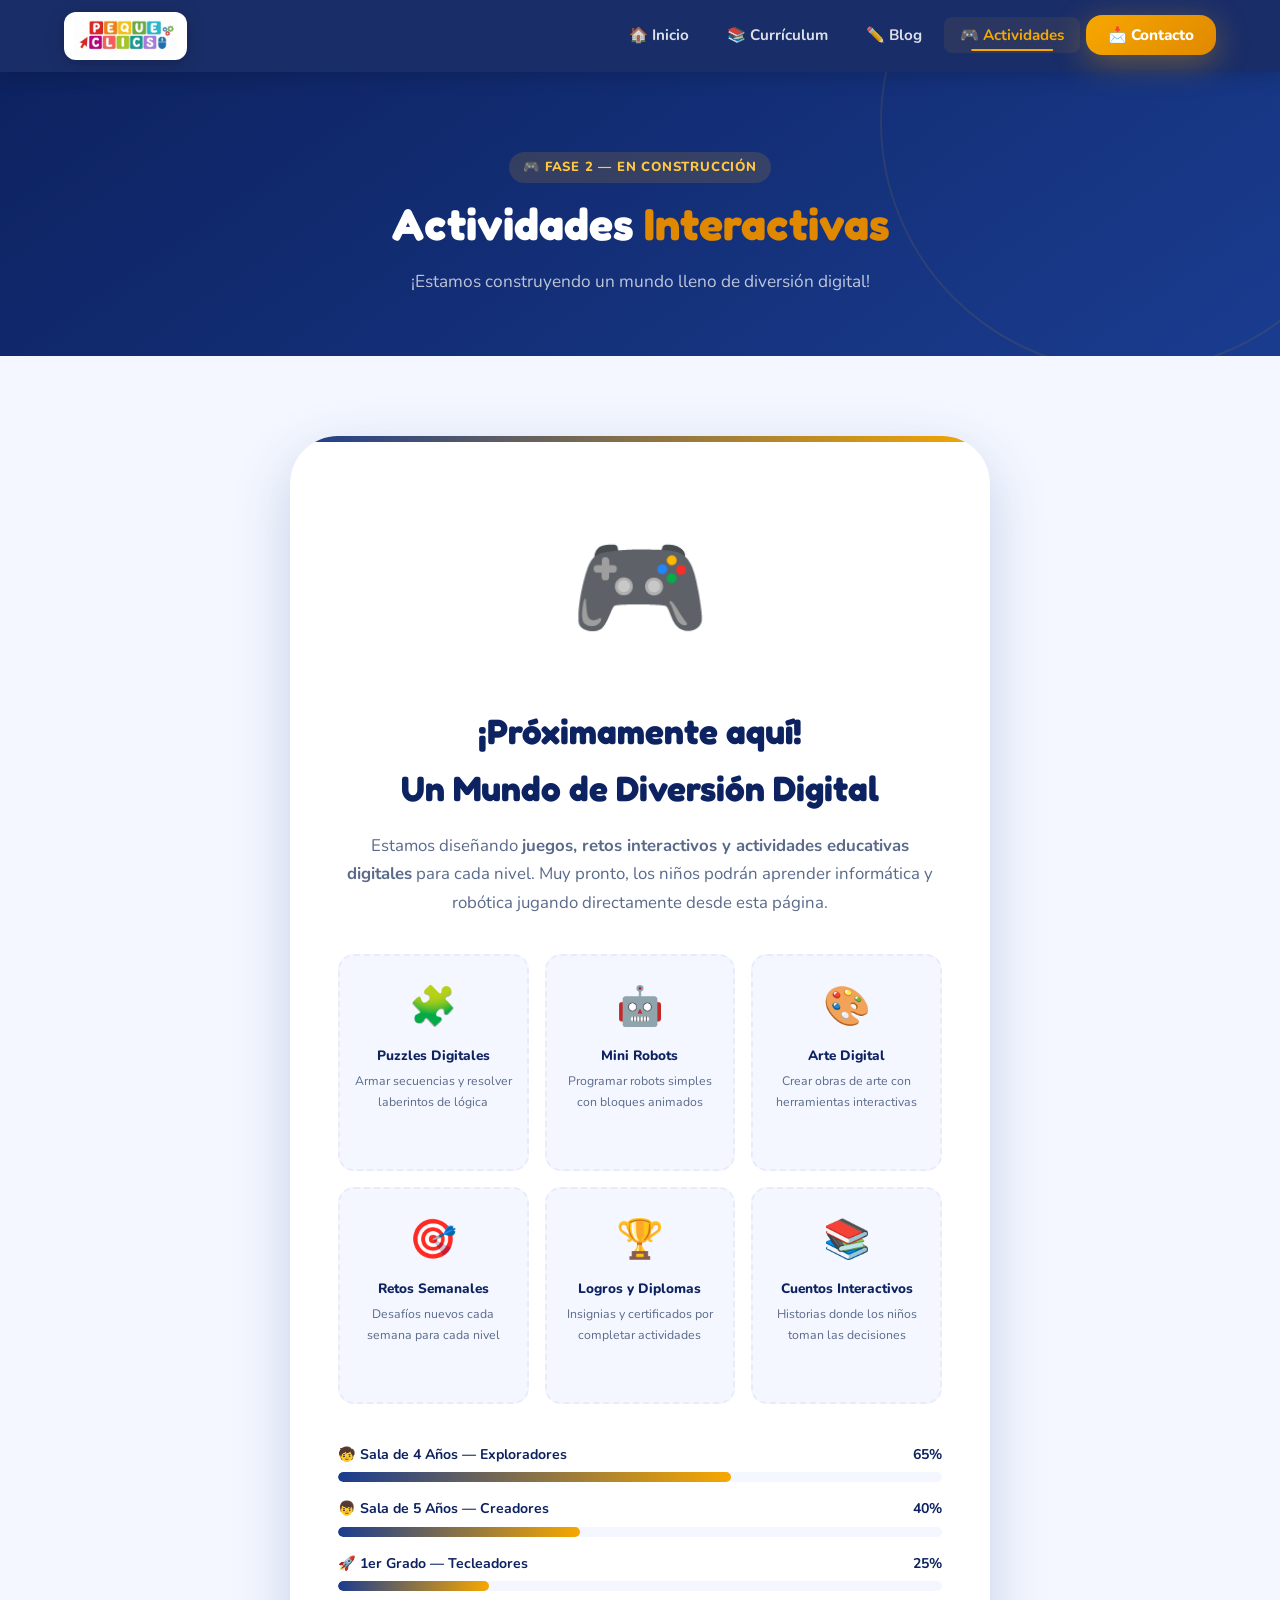
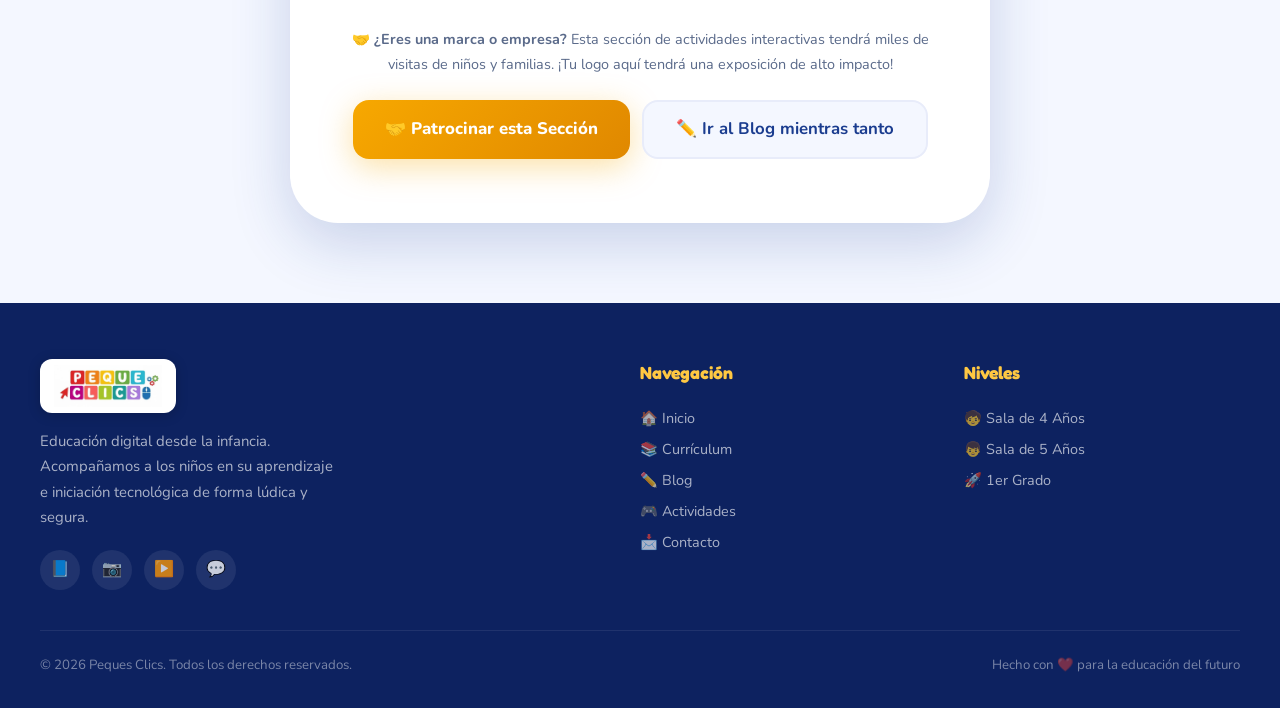
==== commit 1246dc8f: "Actualizar identidad a Peques Clics, nuevo logo y textos hero" ====
--- a/actividades.html
+++ b/actividades.html
@@ -3,8 +3,8 @@
 <head>
   <meta charset="UTF-8" />
   <meta name="viewport" content="width=device-width, initial-scale=1.0" />
-  <title>Actividades Interactivas — Compu@click (Próximamente)</title>
-  <meta name="description" content="Muy pronto: juegos y actividades interactivas para que los niños aprendan informática y robótica jugando. Fase 2 de Compu@click." />
+  <title>Actividades Interactivas — Peques Clics (Próximamente)</title>
+  <meta name="description" content="Muy pronto: juegos y actividades interactivas para que los niños aprendan informática y clics jugando. Fase 2 de Peques Clics." />
   <link rel="icon" href="assets/favicon.ico" type="image/x-icon" />
   <link rel="stylesheet" href="css/styles.css" />
 </head>
@@ -13,8 +13,8 @@
   <!-- NAVBAR -->
   <nav class="navbar" role="navigation" aria-label="Navegación principal">
     <div class="navbar-inner">
-      <a href="index.html" class="navbar-logo" aria-label="Inicio Compu@click">
-        <img src="assets/logo.png" alt="Logo Compu@click" />
+      <a href="index.html" class="navbar-logo" aria-label="Inicio Peques Clics">
+        <img src="assets/logo.png" alt="Logo Peques Clics" />
       </a>
       <ul class="nav-links" id="navLinks" role="menubar">
         <li role="none"><a href="index.html" role="menuitem">🏠 Inicio</a></li>
@@ -141,8 +141,8 @@
   <footer class="footer" role="contentinfo">
     <div class="footer-inner">
       <div class="footer-brand">
-        <img src="assets/logo.png" alt="Logo Compu@click" />
-        <p>Educación digital desde la infancia. Enseñamos informática y robótica respetando el desarrollo cognitivo de cada niño.</p>
+        <img src="assets/logo.png" alt="Logo Peques Clics" />
+        <p>Educación digital desde la infancia. Acompañamos a los niños en su aprendizaje e iniciación tecnológica de forma lúdica y segura.</p>
         <div class="footer-socials">
           <a href="#" class="social-btn" aria-label="Facebook">📘</a>
           <a href="#" class="social-btn" aria-label="Instagram">📷</a>
@@ -166,7 +166,7 @@
       </div>
     </div>
     <div class="footer-bottom">
-      <span>© 2026 Compu@click. Todos los derechos reservados.</span>
+      <span>© 2026 Peques Clics. Todos los derechos reservados.</span>
       <span>Hecho con ❤️ para la educación del futuro</span>
     </div>
   </footer>
--- a/css/styles.css
+++ b/css/styles.css
@@ -82,9 +82,12 @@
 }
 
 .navbar-logo img {
-  height: 52px;
+  height: 48px;
   width: auto;
-  filter: drop-shadow(0 2px 6px rgba(247,168,0,0.4));
+  background: #ffffff;
+  padding: 4px 10px;
+  border-radius: 12px;
+  filter: drop-shadow(0 2px 8px rgba(0,0,0,0.25));
   transition: transform 0.3s ease;
 }
 .navbar-logo img:hover { transform: scale(1.05) rotate(-2deg); }
@@ -319,7 +322,7 @@
 }
 
 .hero-logo-wrap img {
-  width: 320px;
+  width: 450px;
   filter: drop-shadow(0 20px 60px rgba(247,168,0,0.5));
   animation: floatAnim 4s ease-in-out infinite;
   border-radius: var(--radius-lg);
@@ -676,9 +679,13 @@
 }
 
 .footer-brand img {
-  height: 60px;
+  height: 54px;
+  width: auto;
+  background: #ffffff;
+  padding: 6px 14px;
+  border-radius: 12px;
   margin-bottom: 16px;
-  filter: drop-shadow(0 2px 6px rgba(247,168,0,0.3));
+  filter: drop-shadow(0 2px 6px rgba(0,0,0,0.2));
 }
 
 .footer-brand p {
@@ -1433,7 +1440,7 @@
 @media (max-width: 1024px) {
   .hero-inner { grid-template-columns: 1fr; text-align: center; }
   .hero-visual { order: -1; }
-  .hero-logo-wrap img { width: 240px; }
+  .hero-logo-wrap img { width: 360px; }
   .hero-float-badge:nth-child(2) { right: 5%; }
   .hero-float-badge:nth-child(3) { left: 5%; }
   .hero-subtitle, .hero-buttons { margin-left: auto; margin-right: auto; }
@@ -1462,6 +1469,6 @@
 
 @media (max-width: 480px) {
   .hero-title { font-size: 2rem; }
-  .hero-logo-wrap img { width: 200px; }
+  .hero-logo-wrap img { width: 280px; }
   .hero-float-badge { display: none; }
 }
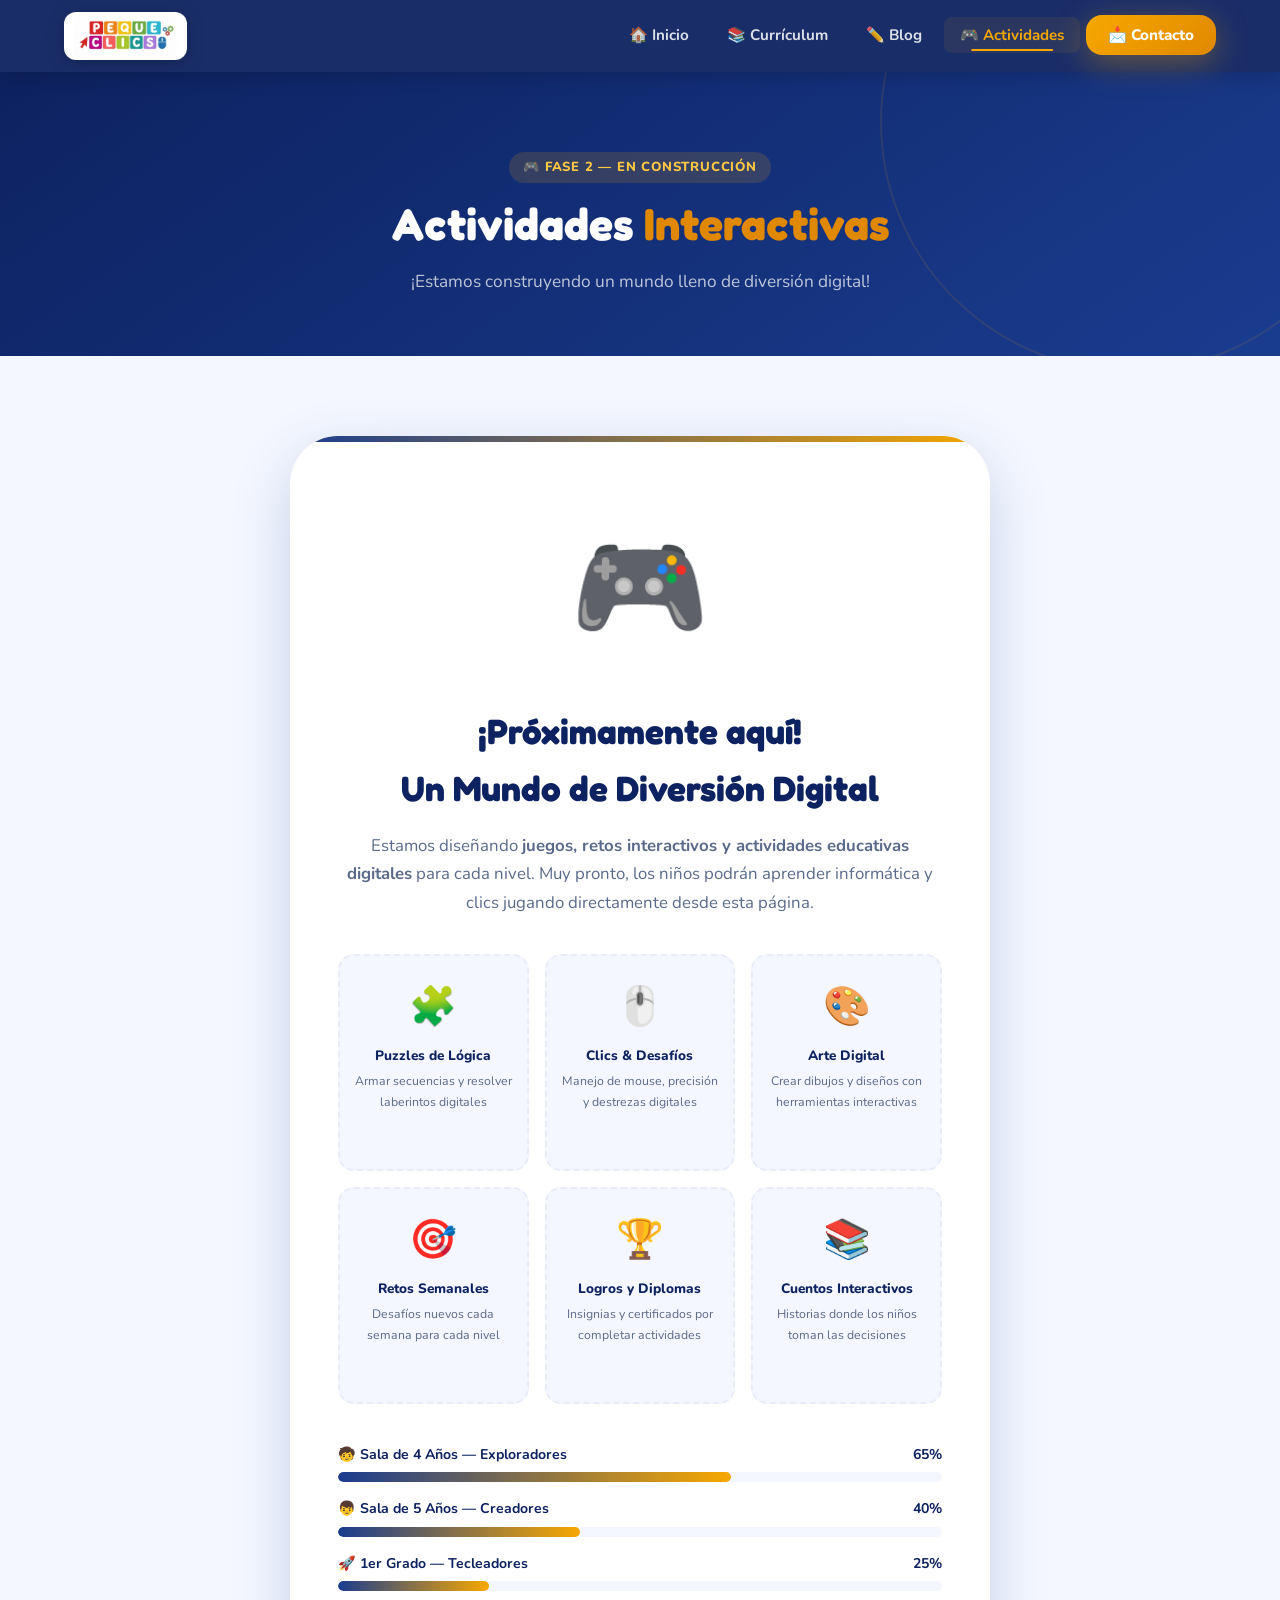
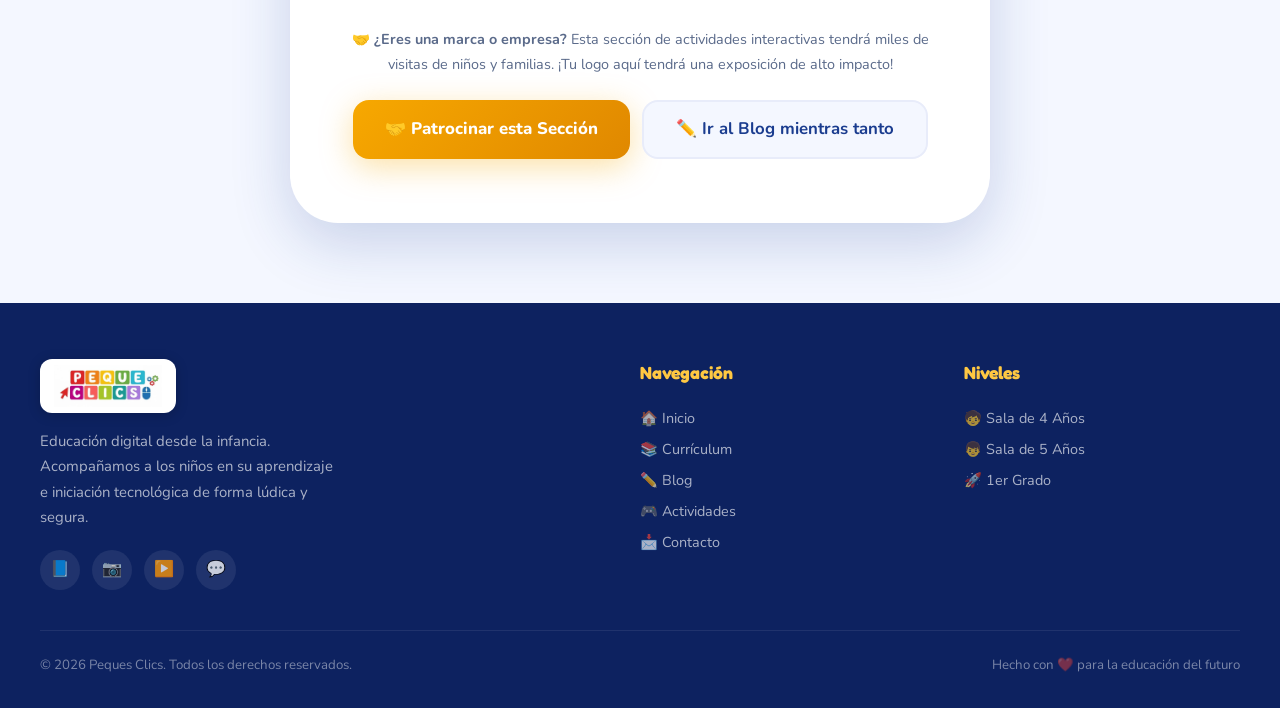
==== commit a72cc41c: "Actualizar ilustracion principal orientada a informatica y eliminar referencias a robotica" ====
--- a/actividades.html
+++ b/actividades.html
@@ -50,25 +50,25 @@
 
         <p>
           Estamos diseñando <strong>juegos, retos interactivos y actividades educativas digitales</strong> para cada nivel. 
-          Muy pronto, los niños podrán aprender informática y robótica jugando directamente desde esta página.
+          Muy pronto, los niños podrán aprender informática y clics jugando directamente desde esta página.
         </p>
 
         <!-- Actividades teaser -->
         <div class="activities-teaser" aria-label="Vista previa de actividades">
           <div class="teaser-card">
             <div class="t-icon">🧩</div>
-            <h5>Puzzles Digitales</h5>
-            <p>Armar secuencias y resolver laberintos de lógica</p>
+            <h5>Puzzles de Lógica</h5>
+            <p>Armar secuencias y resolver laberintos digitales</p>
           </div>
           <div class="teaser-card">
-            <div class="t-icon">🤖</div>
-            <h5>Mini Robots</h5>
-            <p>Programar robots simples con bloques animados</p>
+            <div class="t-icon">🖱️</div>
+            <h5>Clics &amp; Desafíos</h5>
+            <p>Manejo de mouse, precisión y destrezas digitales</p>
           </div>
           <div class="teaser-card">
             <div class="t-icon">🎨</div>
             <h5>Arte Digital</h5>
-            <p>Crear obras de arte con herramientas interactivas</p>
+            <p>Crear dibujos y diseños con herramientas interactivas</p>
           </div>
           <div class="teaser-card">
             <div class="t-icon">🎯</div>
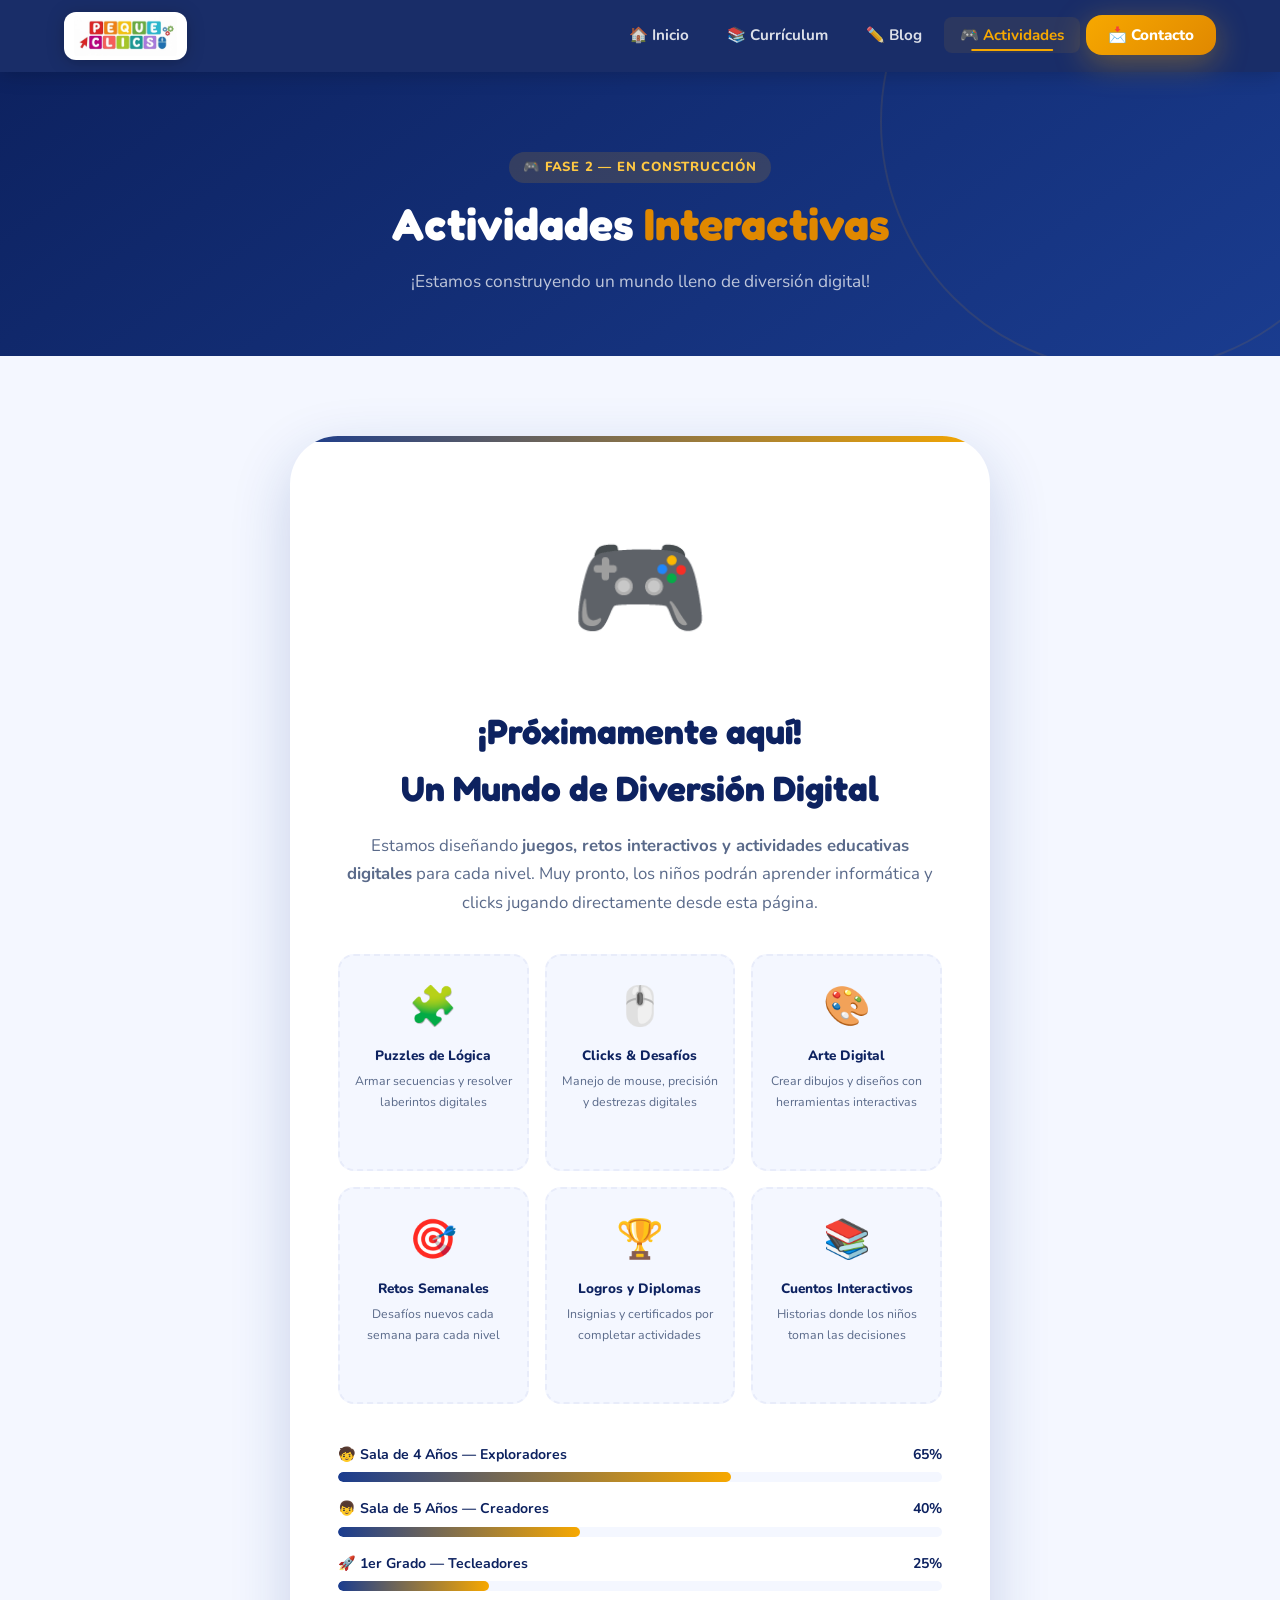
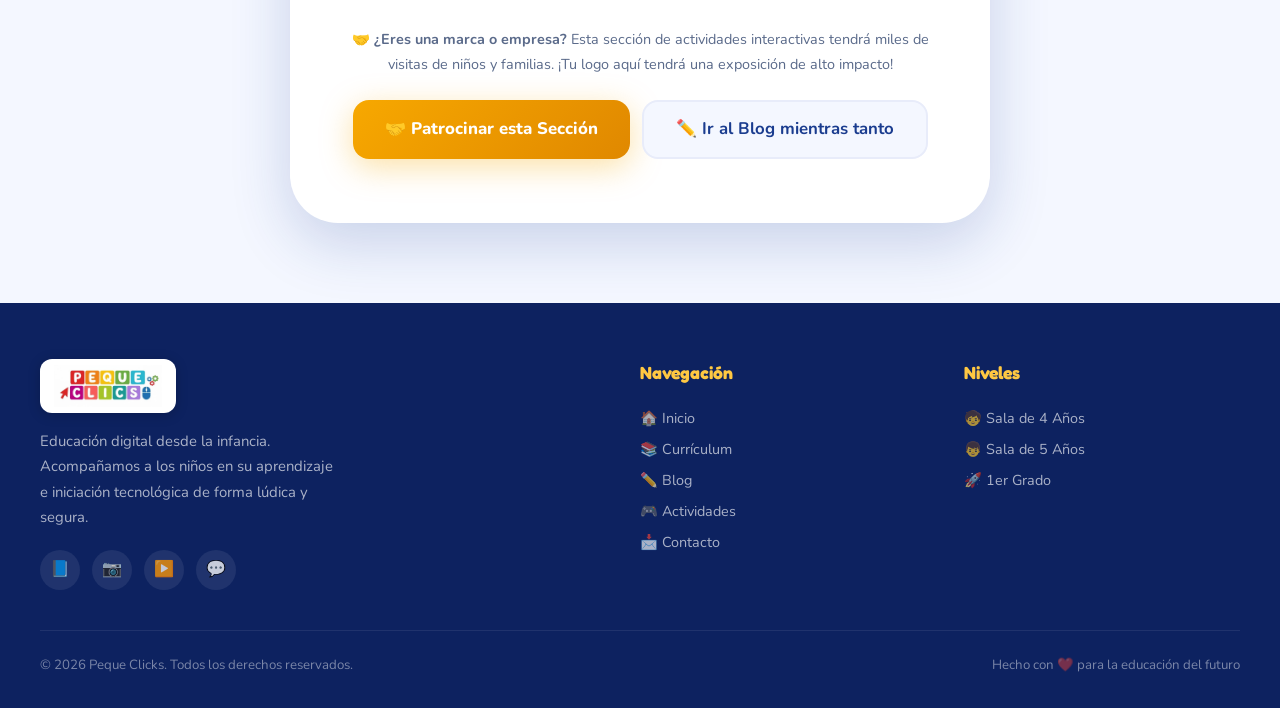
==== commit baddfcae: "Corregir nombre de marca a 'Peque Clicks' en todo el sitio" ====
--- a/actividades.html
+++ b/actividades.html
@@ -3,8 +3,8 @@
 <head>
   <meta charset="UTF-8" />
   <meta name="viewport" content="width=device-width, initial-scale=1.0" />
-  <title>Actividades Interactivas — Peques Clics (Próximamente)</title>
-  <meta name="description" content="Muy pronto: juegos y actividades interactivas para que los niños aprendan informática y clics jugando. Fase 2 de Peques Clics." />
+  <title>Actividades Interactivas — Peque Clicks (Próximamente)</title>
+  <meta name="description" content="Muy pronto: juegos y actividades interactivas para que los niños aprendan informática y clicks jugando. Fase 2 de Peque Clicks." />
   <link rel="icon" href="assets/favicon.ico" type="image/x-icon" />
   <link rel="stylesheet" href="css/styles.css" />
 </head>
@@ -13,8 +13,8 @@
   <!-- NAVBAR -->
   <nav class="navbar" role="navigation" aria-label="Navegación principal">
     <div class="navbar-inner">
-      <a href="index.html" class="navbar-logo" aria-label="Inicio Peques Clics">
-        <img src="assets/logo.png" alt="Logo Peques Clics" />
+      <a href="index.html" class="navbar-logo" aria-label="Inicio Peque Clicks">
+        <img src="assets/logo.png" alt="Logo Peque Clicks" />
       </a>
       <ul class="nav-links" id="navLinks" role="menubar">
         <li role="none"><a href="index.html" role="menuitem">🏠 Inicio</a></li>
@@ -50,7 +50,7 @@
 
         <p>
           Estamos diseñando <strong>juegos, retos interactivos y actividades educativas digitales</strong> para cada nivel. 
-          Muy pronto, los niños podrán aprender informática y clics jugando directamente desde esta página.
+          Muy pronto, los niños podrán aprender informática y clicks jugando directamente desde esta página.
         </p>
 
         <!-- Actividades teaser -->
@@ -62,7 +62,7 @@
           </div>
           <div class="teaser-card">
             <div class="t-icon">🖱️</div>
-            <h5>Clics &amp; Desafíos</h5>
+            <h5>Clicks &amp; Desafíos</h5>
             <p>Manejo de mouse, precisión y destrezas digitales</p>
           </div>
           <div class="teaser-card">
@@ -141,7 +141,7 @@
   <footer class="footer" role="contentinfo">
     <div class="footer-inner">
       <div class="footer-brand">
-        <img src="assets/logo.png" alt="Logo Peques Clics" />
+        <img src="assets/logo.png" alt="Logo Peque Clicks" />
         <p>Educación digital desde la infancia. Acompañamos a los niños en su aprendizaje e iniciación tecnológica de forma lúdica y segura.</p>
         <div class="footer-socials">
           <a href="#" class="social-btn" aria-label="Facebook">📘</a>
@@ -166,7 +166,7 @@
       </div>
     </div>
     <div class="footer-bottom">
-      <span>© 2026 Peques Clics. Todos los derechos reservados.</span>
+      <span>© 2026 Peque Clicks. Todos los derechos reservados.</span>
       <span>Hecho con ❤️ para la educación del futuro</span>
     </div>
   </footer>
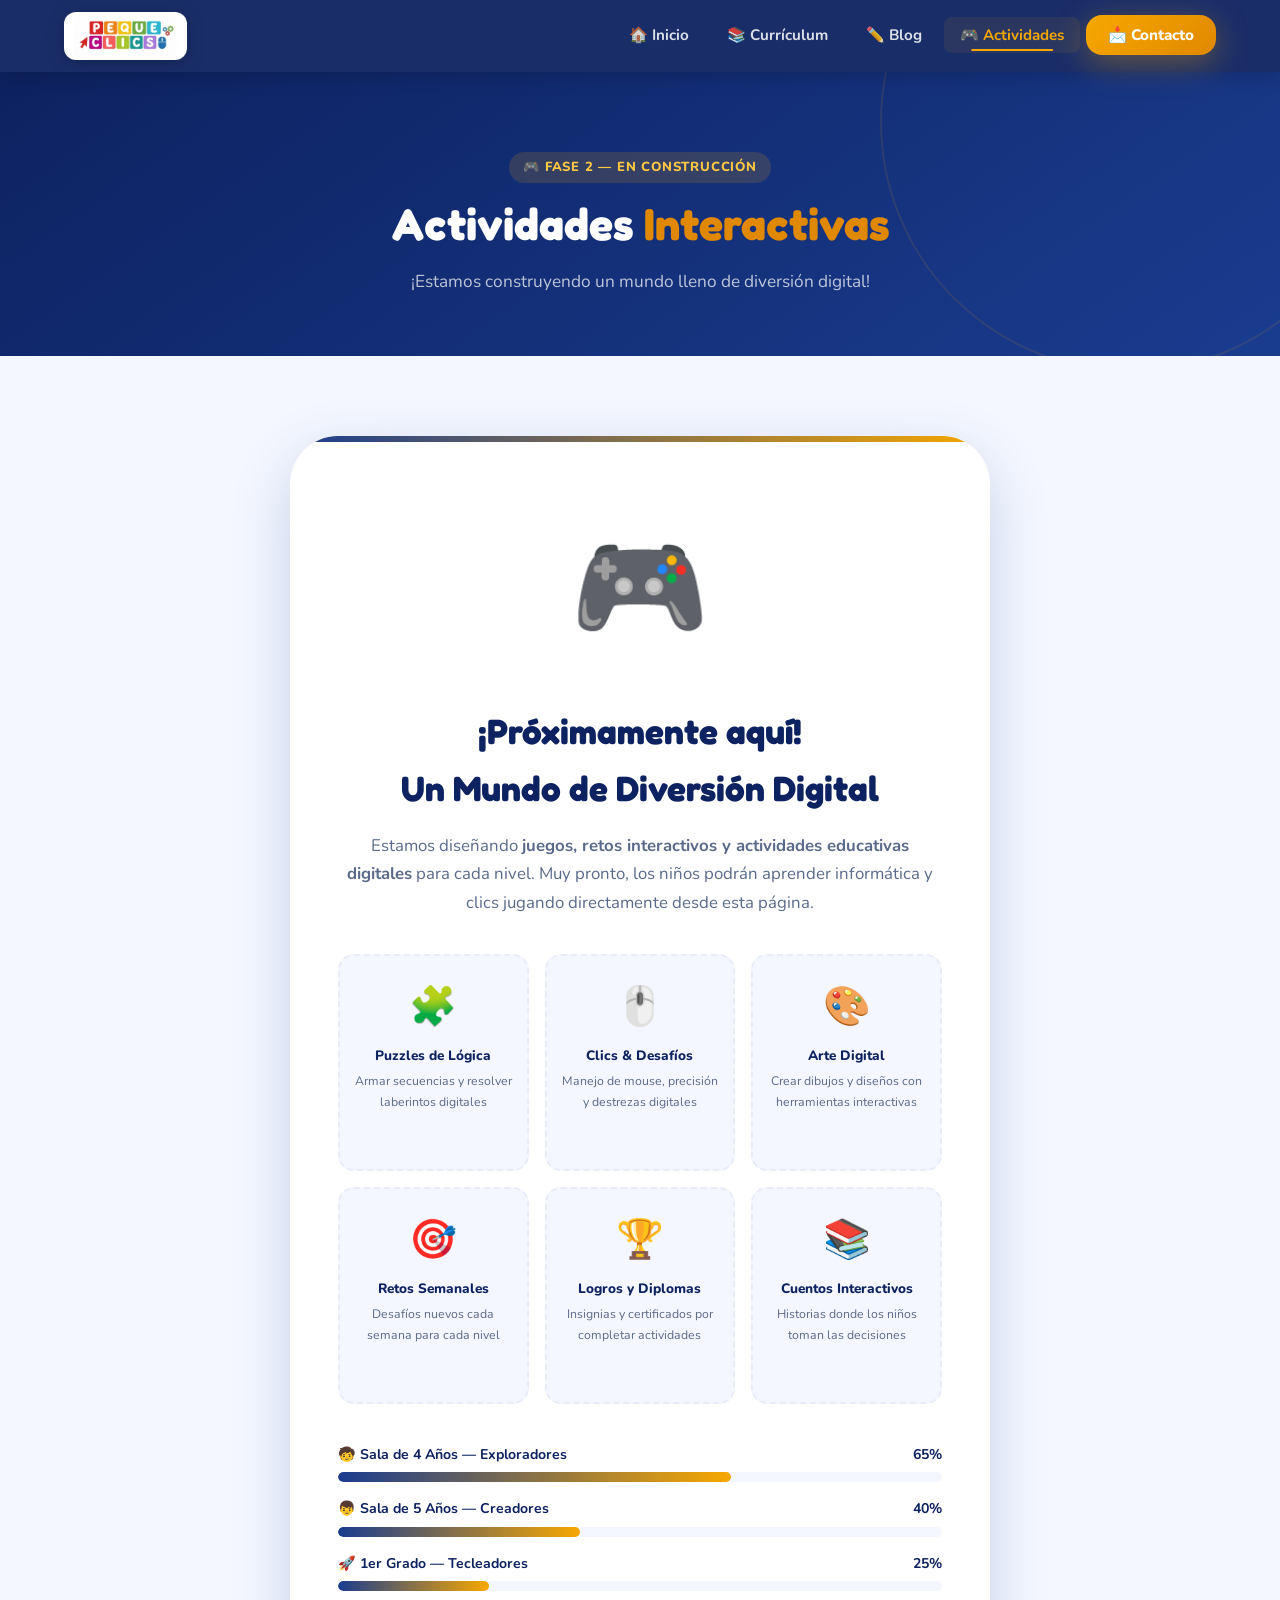
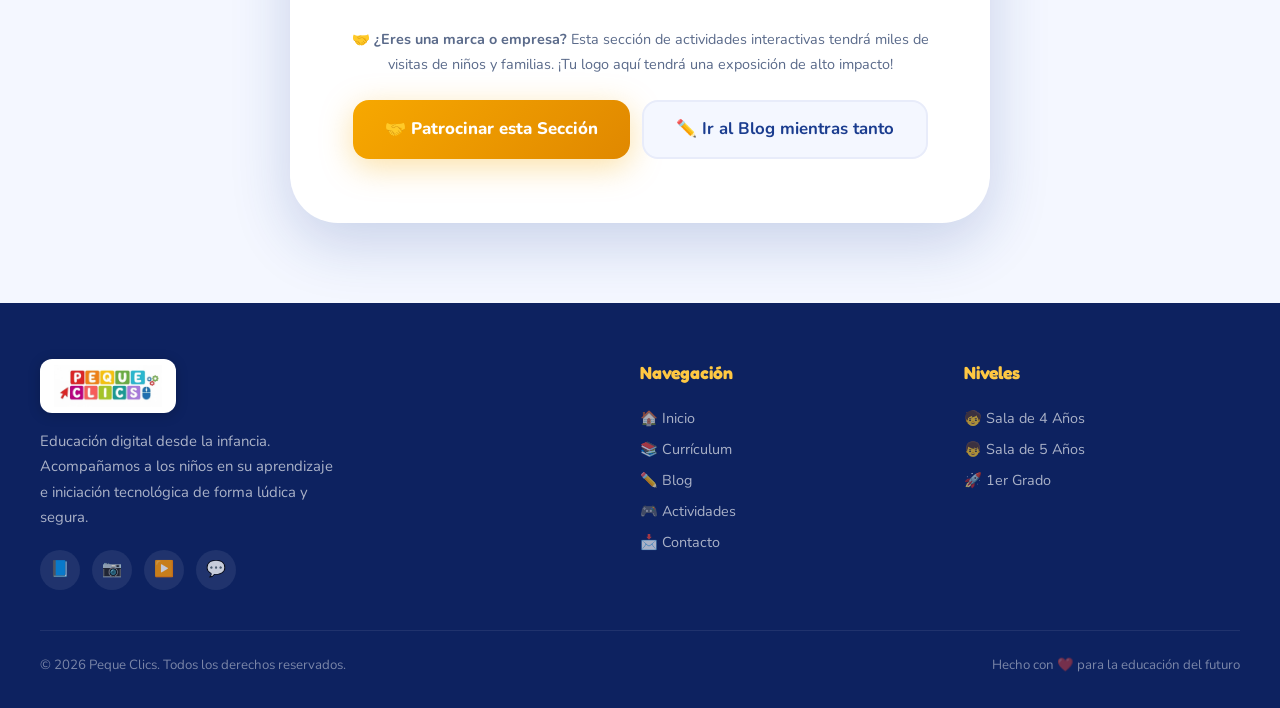
==== commit 195faa72: "Corregir nombre exacto de la marca a 'Peque Clics' en todo el proyecto" ====
--- a/actividades.html
+++ b/actividades.html
@@ -3,8 +3,8 @@
 <head>
   <meta charset="UTF-8" />
   <meta name="viewport" content="width=device-width, initial-scale=1.0" />
-  <title>Actividades Interactivas — Peque Clicks (Próximamente)</title>
-  <meta name="description" content="Muy pronto: juegos y actividades interactivas para que los niños aprendan informática y clicks jugando. Fase 2 de Peque Clicks." />
+  <title>Actividades Interactivas — Peque Clics (Próximamente)</title>
+  <meta name="description" content="Muy pronto: juegos y actividades interactivas para que los niños aprendan informática y clics jugando. Fase 2 de Peque Clics." />
   <link rel="icon" href="assets/favicon.ico" type="image/x-icon" />
   <link rel="stylesheet" href="css/styles.css" />
 </head>
@@ -13,8 +13,8 @@
   <!-- NAVBAR -->
   <nav class="navbar" role="navigation" aria-label="Navegación principal">
     <div class="navbar-inner">
-      <a href="index.html" class="navbar-logo" aria-label="Inicio Peque Clicks">
-        <img src="assets/logo.png" alt="Logo Peque Clicks" />
+      <a href="index.html" class="navbar-logo" aria-label="Inicio Peque Clics">
+        <img src="assets/logo.png" alt="Logo Peque Clics" />
       </a>
       <ul class="nav-links" id="navLinks" role="menubar">
         <li role="none"><a href="index.html" role="menuitem">🏠 Inicio</a></li>
@@ -50,7 +50,7 @@
 
         <p>
           Estamos diseñando <strong>juegos, retos interactivos y actividades educativas digitales</strong> para cada nivel. 
-          Muy pronto, los niños podrán aprender informática y clicks jugando directamente desde esta página.
+          Muy pronto, los niños podrán aprender informática y clics jugando directamente desde esta página.
         </p>
 
         <!-- Actividades teaser -->
@@ -62,7 +62,7 @@
           </div>
           <div class="teaser-card">
             <div class="t-icon">🖱️</div>
-            <h5>Clicks &amp; Desafíos</h5>
+            <h5>Clics &amp; Desafíos</h5>
             <p>Manejo de mouse, precisión y destrezas digitales</p>
           </div>
           <div class="teaser-card">
@@ -141,7 +141,7 @@
   <footer class="footer" role="contentinfo">
     <div class="footer-inner">
       <div class="footer-brand">
-        <img src="assets/logo.png" alt="Logo Peque Clicks" />
+        <img src="assets/logo.png" alt="Logo Peque Clics" />
         <p>Educación digital desde la infancia. Acompañamos a los niños en su aprendizaje e iniciación tecnológica de forma lúdica y segura.</p>
         <div class="footer-socials">
           <a href="#" class="social-btn" aria-label="Facebook">📘</a>
@@ -166,7 +166,7 @@
       </div>
     </div>
     <div class="footer-bottom">
-      <span>© 2026 Peque Clicks. Todos los derechos reservados.</span>
+      <span>© 2026 Peque Clics. Todos los derechos reservados.</span>
       <span>Hecho con ❤️ para la educación del futuro</span>
     </div>
   </footer>
